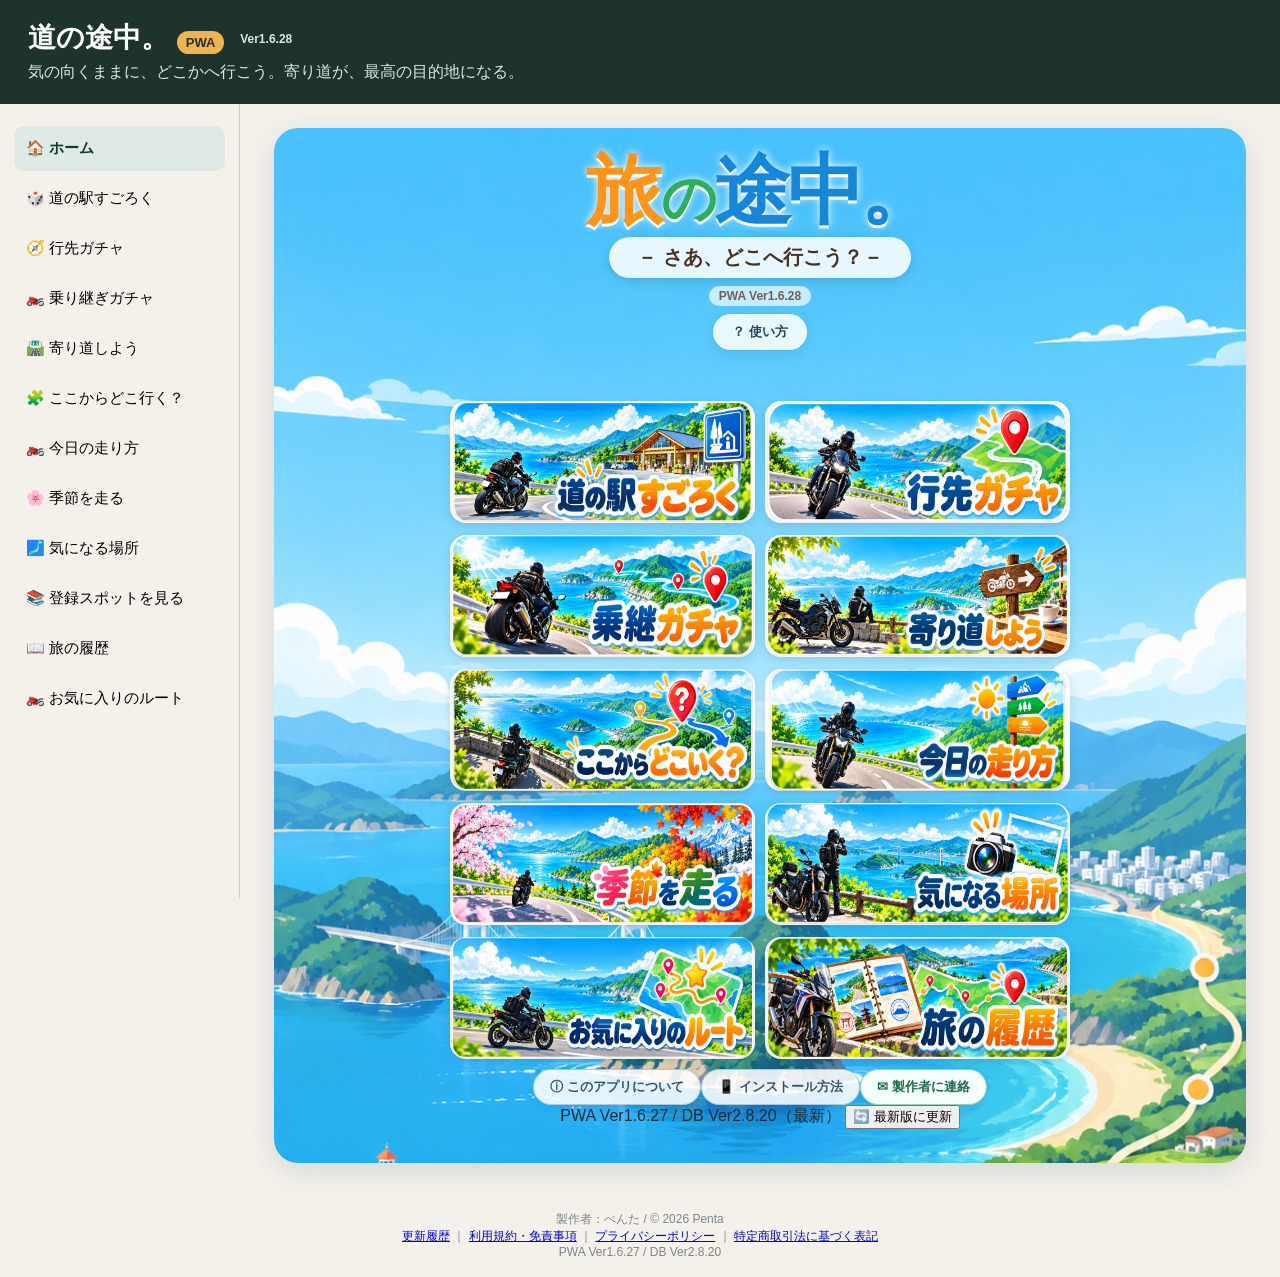
==== index.html @ abc6456c "release: bump PWA shell to 1.6.28 for explicit event sort apply" ====
<!doctype html>
<html lang="ja">
<head>
<meta charset="utf-8">
<meta name="viewport" content="width=device-width,initial-scale=1,viewport-fit=cover,user-scalable=no">
<title>道の途中。 PWA</title>
<meta name="theme-color" content="#f7fbff">
<meta name="apple-mobile-web-app-capable" content="yes">
<meta name="apple-mobile-web-app-status-bar-style" content="default">
<meta name="apple-mobile-web-app-title" content="道の途中。">
<link rel="manifest" href="manifest.webmanifest?v=1.6.28">
<link rel="apple-touch-icon" href="icons/icon-192.png?v=1.6.28">
<link rel="stylesheet" href="style.css?v=1.6.28">
<script src="data/app_data.js"></script>
<script src="data/road_summaries_chugoku.js?v=1.6.28"></script>
<script src="data/road_summaries_shikoku.js?v=1.6.28"></script>
<script src="data/road_summaries_kyushu_okinawa.js?v=1.6.28"></script>
<script src="data/road_summaries_kinki.js?v=1.6.28"></script>
<script src="data/road_summaries_chubu.js?v=1.6.28"></script>
<script src="data/road_summaries_kanto.js?v=1.6.28"></script>
<script src="data/road_summaries_tohoku.js?v=1.6.28"></script>
<script src="data/road_summaries_hokkaido.js?v=1.6.28"></script>
<script src="data/road_summaries_final.js?v=1.6.28"></script>
<script src="data/spot_overrides.js?v=1.6.28"></script>
<script src="data/riders_cafes.js?v=1.6.28"></script>
<script src="data/riders_cafes_public_additions.js?v=1.6.28"></script>
</head>
<body class="pwa-starting">
<div id="pwaStartupGate" class="pwa-startup-gate" role="status" aria-live="polite">
  <div class="pwa-startup-card">
    <div class="pwa-startup-spinner" aria-hidden="true"></div>
    <b>最新版を確認しています…</b>
    <span id="pwaStartupText">PWA本体とデータベースを確認中</span>
  </div>
</div>
<header class="topbar">
<div class="brand"><h1>道の途中。 <span>PWA</span> <small class="version-tag">Ver1.6.28</small></h1><p>気の向くままに、どこかへ行こう。寄り道が、最高の目的地になる。</p></div>
</header>
<div class="shell">
<nav class="side" id="sideNav">
  <button data-view="home" class="active">🏠 ホーム</button>
  <button data-view="sug">🎲 道の駅すごろく</button>
  <button data-view="dest">🧭 行先ガチャ</button>
  <button data-view="relay">🏍️ 乗り継ぎガチャ</button>
  <button data-view="detour">🛣️ 寄り道しよう</button>
  <button data-view="nearby">🧩 ここからどこ行く？</button>
  <button data-view="ride">🏍️ 今日の走り方</button>
  <button data-view="season">🌸 季節を走る</button>
  <button data-view="interest">🗾 気になる場所</button>
  <button data-view="browse">📚 登録スポットを見る</button>
  <button data-view="trip">📖 旅の履歴</button>
  <button data-view="favorites">🏍️ お気に入りのルート</button>
</nav>
<main>
<section id="home" class="view active">
  <div class="home-stage">
    <div class="home-title" aria-label="旅の途中。"><span class="home-title-trip">旅</span><span class="home-title-no">の</span><span class="home-title-way">途中。</span></div>
    <div class="home-tagline">－ さあ、どこへ行こう？－</div>
    <div class="home-version">PWA Ver1.6.28</div>
    <button type="button" class="home-usage-button" onclick="openUsageGuide()">？ 使い方</button>
    <div class="home-spacer" aria-hidden="true"></div>
    <div class="home-image-grid">
      <button class="home-img-button home-sprite home-sprite-sug" type="button" onclick="showView('sug')" aria-label="道の駅すごろく"></button>
      <button class="home-img-button home-sprite home-sprite-dest" type="button" onclick="showView('dest')" aria-label="行き先ガチャ"></button>
      <button class="home-img-button home-sprite home-sprite-relay" type="button" onclick="showView('relay')" aria-label="乗継ガチャ"></button>
      <button class="home-img-button home-sprite home-sprite-detour" type="button" onclick="showView('detour')" aria-label="寄り道しよう"></button>
      <button class="home-img-button home-sprite home-sprite-nearby" type="button" onclick="showView('nearby')" aria-label="ここからどこいく？"></button>
      <button class="home-img-button home-sprite home-sprite-ride" type="button" onclick="showView('ride')" aria-label="今日の走り方"></button>
      <button class="home-img-button home-sprite home-sprite-season" type="button" onclick="showView('season')" aria-label="季節を走る"></button>
      <button class="home-img-button home-sprite home-sprite-interest" type="button" onclick="showView('interest')" aria-label="気になる場所"></button>
      <button class="home-img-button home-sprite home-sprite-saved" type="button" onclick="showView('favorites')" aria-label="お気に入りのルート"></button>
      <button class="home-img-button home-sprite home-sprite-history" type="button" onclick="showView('trip')" aria-label="旅の履歴"></button>
    </div>
    <div class="home-about-row"><button type="button" onclick="openAbout()">ⓘ このアプリについて</button><button type="button" id="installGuideButton" onclick="location.href='install.html'">📱 インストール方法</button><button type="button" class="contact-open-btn" onclick="openContact()">✉ 製作者に連絡</button></div>
    <div class="pwa-update-panel" id="pwaUpdatePanel">
      <span id="pwaDbStatus">更新確認中…</span>
      <button type="button" id="pwaUpdateButton" onclick="updateEverything(true)">🔄 最新版に更新</button>
    </div>
  </div>
</section>

<section id="sug" class="view"><div class="screen-card menu-sug">
  <div class="screen-title-card"><h2>🎲  道の駅すごろく</h2><button class="screen-close" onclick="showView('home')">×</button></div>
  <div class="screen-body"><div id="sugStart"></div>
    <div class="choice-section"><h3>📏 目的地までの最大直線距離</h3><select id="sugRadius" class="logic-control"><option selected>50</option><option>100</option><option>150</option><option>200</option><option>300</option><option>500</option></select><div class="choice-grid" data-target="sugRadius" data-values="50,100,150,200,300,500"></div><div class="free-number"><input id="sugRadiusFree" type="number" min="1" max="2000" placeholder="自由入力"><span>km</span></div></div>
    <div class="choice-section"><h3>🛣 目標総走行距離</h3><select id="sugTravel" class="logic-control"><option selected>100</option><option>200</option><option>300</option><option>400</option><option>500</option></select><div class="choice-grid" data-target="sugTravel" data-values="100,200,300,400,500"></div><div class="free-number"><input id="sugTravelFree" type="number" min="1" max="3000" placeholder="自由入力"><span>km</span></div></div>
    <div class="choice-section"><h3>🎯 立ち寄る道の駅の数</h3><select id="sugCount" class="logic-control"><option value="0" selected>ランダム</option><option>1</option><option>2</option><option>3</option><option>4</option><option>5</option><option>6</option></select><div class="choice-grid" data-target="sugCount" data-values="0,1,2,3,4,5,6" data-labels="ランダム,1,2,3,4,5,6"></div></div>
    <div class="choice-section"><h3>🎁 ミッション</h3><input type="checkbox" id="sugMission" checked class="logic-control"><div class="toggle-choice"><button data-mission="on" class="active">あり</button><button data-mission="off">なし</button></div></div>
    <div class="note">※ 距離は地図上の直線距離です。実際の走行距離は道路状況やルートにより増減します。</div><button class="primary action-main" onclick="runSugoroku()">🎲 すごろく開始！</button>
    <div id="sugResult" class="result empty">条件を設定してください。</div>
  </div></div></section>

<section id="dest" class="view"><div class="screen-card menu-dest">
  <div class="screen-title-card"><h2>📍  行先ガチャ</h2><button class="screen-close" onclick="showView('home')">×</button></div>
  <div class="screen-body"><div id="destStart"></div>
    <div class="choice-section"><h3>📏 目的地までの目安直線距離</h3><select id="destDist" class="logic-control"><option>10</option><option>20</option><option selected>30</option><option>50</option><option>80</option><option>100</option><option>150</option><option>200</option><option>300</option></select><div class="choice-grid" data-target="destDist" data-values="10,20,30,50,80,100,150,200,300"></div><div class="free-number"><input id="destDistFree" type="number" min="1" max="2000" placeholder="自由入力"><span>km</span></div></div>
    <div class="choice-section"><h3>↔ 距離の許容幅（±）</h3><select id="destTol" class="logic-control"><option>5</option><option selected>10</option><option>20</option><option>30</option></select><div class="choice-grid" data-target="destTol" data-values="5,10,20,30"></div><div class="free-number"><input id="destTolFree" type="number" min="1" max="500" placeholder="自由入力"><span>km</span></div></div>
    <div class="choice-section"><h3>✨ 雰囲気</h3><select id="destMood" class="logic-control"><option>なんでも</option><option>海</option><option>山</option><option>田舎</option><option>市街地</option><option>ランドマーク</option><option>ライダーズスポット</option></select><div class="choice-grid" data-target="destMood" data-values="なんでも,海,山,田舎,市街地,ランドマーク,ライダーズスポット" data-labels="✨ なんでも,🌊 海,⛰ 山,🌾 田舎,🏙 市街地,📍 ランドマーク,🏍️ ライダーズスポット"></div></div>
    <div class="note">※ 距離は地図上の直線距離です。実際の走行距離は道路状況やルートにより増減します。</div><button class="primary action-main" onclick="runDestination()">🎲 行先ガチャ！</button>
    <div id="destResult" class="result empty">条件を設定してください。</div>
  </div></div></section>

<section id="relay" class="view"><div class="screen-card menu-relay">
  <div class="screen-title-card"><h2>🔗  乗り継ぎガチャ</h2><button class="screen-close" onclick="showView('home')">×</button></div>
  <div class="screen-body"><div id="relayStart"></div>
    <div class="choice-section"><h3>📏 次の移動距離</h3><select id="relayDist" class="logic-control"><option>3</option><option>5</option><option selected>10</option><option>15</option><option>20</option><option>30</option><option>50</option></select><div class="choice-grid" data-target="relayDist" data-values="3,5,10,15,20,30,50"></div><div class="free-number"><input id="relayDistFree" type="number" min="1" max="500" placeholder="自由入力"><span>km</span></div></div>
    <div class="choice-section"><h3>🧭 進む方向</h3><select id="relayDir" class="logic-control"><option selected>北</option><option>東</option><option>南</option><option>西</option></select><div class="direction-grid" data-target="relayDir"><button data-value="北">↑ 北</button><button data-value="東">→ 東</button><button data-value="南">↓ 南</button><button data-value="西">← 西</button></div></div>
    <button class="primary action-main" onclick="runRelay()">🎲 次のマスを決める！</button><div id="relayResult" class="result empty">スタート地点を設定してください。</div><div id="relayHistory"></div>
  </div></div></section>

<section id="detour" class="view"><div class="screen-card menu-detour">
  <div class="screen-title-card"><h2>🛣️  寄り道しよう</h2><button class="screen-close" onclick="showView('home')">×</button></div>
  <div class="screen-body">
    <p class="lead"><b>目的地はそのまま。ちょっと道草。</b><br>道中で寄れそうな候補をまとめて表示し、必要なだけ自分で追加できます。</p>
    <div id="detourStart"></div>

    <div class="panel detour-destination-panel">
      <h3>🏁 目的地設定</h3>
      <div id="detourDestinationStatus" class="origin-status">現在：未設定</div><div id="detourLinkedNotice" class="detour-locked-note" role="status" hidden></div>
      <div class="start-simple detour-destination-actions">
        <div class="map-pick-row">
          <button class="soft start-map" type="button" onclick="chooseDetourManual();openDetourDestinationMap()">🗺 Googleマップで目的地を選ぶ</button>
          <button class="info-btn" type="button" onclick="showDetourDestinationHelp()" title="使い方">ⓘ</button>
        </div>
        <input id="detourDestinationLinkInput" class="map-link-input" type="url" inputmode="url" autocomplete="off" placeholder="PC：Google Mapsの共有URLを貼り付け">
        <button class="soft reflect-btn start-reflect" type="button" onclick="reflectDetourDestination()">🔗 URLから目的地に反映</button>
        <button class="soft" type="button" onclick="openDetourFavoritePicker()">⭐ お気に入りのルートから選ぶ</button></div>
      <div class="note">寄り道しようは目的地を決めません。自分で決めた目的地、または保存したお気に入りルートの“途中”に好きなだけ道草を追加します。寄り道は選択・追加した順番をそのまま使い、最終的な順序調整はGoogle Maps側でも行えます。</div>
    </div>

    <div class="choice-section">
      <h3>✨ どんな道草にする？</h3>
      <select id="detourGenre" class="logic-control">
        <option value="random" selected>🎲 おまかせ</option>
        <option value="view">🌄 景色を見る</option>
        <option value="sweets">🍡 甘いもの</option>
        <option value="cafe">☕ カフェ</option>
        <option value="food">🍜 ごはん</option>
        <option value="onsen">♨️ 温泉</option>
        <option value="road">🛣️ 道の駅</option>
        <option value="shrine">⛩️ 神社・寺</option>
        <option value="park">🌳 公園</option>
        <option value="unusual">👀 ちょっと変なもの</option>
        <option value="season">🌸 季節を感じる</option>
        <option value="riders_cafe">🏍️ ライダーズスポット</option>
      </select>
      <div class="choice-grid detour-genre-grid" data-target="detourGenre" data-values="random,view,sweets,cafe,food,onsen,road,shrine,park,unusual,season,riders_cafe" data-labels="🎲 おまかせ,🌄 景色,🍡 甘味,☕ カフェ,🍜 ごはん,♨️ 温泉,🛣 道の駅,⛩ 神社寺,🌳 公園,👀 珍スポット,🌸 季節,🏍️ ライダーズスポット"></div>
    </div>

    <div class="choice-section">
      <h3>📍 どこを基準に探す？</h3>
      <select id="detourAnchor" class="logic-control">
        <option value="start" selected>スタート地点</option>
        <option value="destination">目的地</option>
      </select>
      <div class="choice-grid" data-target="detourAnchor" data-values="start,destination" data-labels="📍 スタート地点,🏁 目的地"></div>
    </div>

    <div class="choice-section">
      <h3>📏 そこから何km以内？</h3>
      <select id="detourRadius" class="logic-control">
        <option>3</option><option>5</option><option selected>10</option><option>20</option><option>30</option>
      </select>
      <div class="choice-grid" data-target="detourRadius" data-values="3,5,10,20,30"></div>
      <div class="free-number"><input id="detourRadiusFree" type="number" min="1" max="200" placeholder="自由入力"><span>km</span></div>
    </div>

    <button class="primary action-main" type="button" onclick="runDetourGacha()">🔎 寄り道候補を見る</button>
    <div id="detourResult" class="result empty">出発地と最終目的地を設定してください。</div><div class="panel"><h3>🏍️ ツーリング計画と連携</h3><p class="note">「今日の走り方」から来た場合、選んだ寄り道を計画へ持ち帰って保存できます。</p><button class="primary full" type="button" onclick="tourImportFromDetour()">↩️ 寄り道を計画に反映して戻る</button></div>
  </div>
</div></section>

<section id="ride" class="view"><div class="screen-card menu-ride"><div class="screen-title-card"><h2>🏍️ 今日の走り方・ツーリング計画</h2><button class="screen-close" onclick="showView('home')">×</button></div><div class="screen-body">
<p class="lead">出発地と距離を決めたら、候補を選んで寄り道を追加。上から順に進めるよ。</p>
<nav class="tour-flow" aria-label="ツーリング計画の手順"><span>① 出発</span><span>② 条件</span><span>③ 行き先</span><span>④ 寄り道</span><span>⑤ 仕上げ</span></nav>
<div class="tour-step-head"><span class="tour-step-number">1</span><div><h3>出発地点</h3><p>まず、どこから走り出す？</p></div></div>
<div id="rideStart"><div class="panel start-panel"><h3>📍 スタート地点</h3><div class="origin-status" id="rideOrigin">現在：未設定</div><div class="start-simple"><button class="soft start-current" onclick="useCurrent('ride')">◎ 現在地を使う</button><button class="soft start-station" onclick="stationPicker('ride')">🚉 駅を選ぶ</button><div class="map-pick-row"><button class="soft start-map" onclick="openStartMap('ride')">🗺 Googleマップでスタート地点を選ぶ</button><button class="info-btn" onclick="showMapStartHelp()" title="使い方">ⓘ</button></div><button class="soft reflect-btn start-reflect" onclick="reflectMapLink('ride')">🔗 コピーしたリンクを反映</button></div></div></div>

    
<div id="tourFilters" class="panel form-grid tour-stage-card"><div class="tour-step-head full"><span class="tour-step-number">2</span><div><h3>行き先を探す条件</h3><p>変更すると下の候補が自動で切り替わるよ</p></div></div>
<label>目標直線距離（km）<input id="tourDistance" type="number" min="1" max="1000" value="100"></label>
<label>許容距離 ±（km）<input id="tourTolerance" type="number" min="0" max="300" value="20"></label>
<label>方角<select id="tourDirection"><option value="all">🎲 全方角</option><option value="north">⬆️ 北（北北西〜北北東）</option><option value="east">➡️ 東（東北東〜東南東）</option><option value="south">⬇️ 南（南南東〜南南西）</option><option value="west">⬅️ 西（西南西〜西北西）</option></select></label>
<label>スポット区分<select id="tourGroup" onchange="tourGroupChanged()"><option value="all">すべて</option><option value="road">道の駅（全部）</option><option value="roadEvent">道の駅（イベント）</option><option value="A">定番スポット</option><option value="B">寄り道スポット</option><option value="riders">ライダーズスポット</option></select></label>
<label>スポットカテゴリ<select id="tourCategory"><option value="">すべて</option></select></label></div>
<div id="tourCandidates" class="panel form-grid tour-stage-card">
  <div class="tour-step-head full"><span class="tour-step-number">3</span><div><h3>目標地点を選ぶ</h3><p>距離と方角に合う候補から選択</p></div></div>
  <div id="tourCandidateCount" class="tour-result-count full" role="status" aria-live="polite"></div>
  <div id="tourCandidatePicker" class="full form-grid">
    <label class="full">目標地点の候補<select id="tourTargetSelect"><option value="">出発地点と条件を設定してください</option></select></label>
    <button type="button" class="soft full tour-action tour-action-select" onclick="tourChooseSelected()">🎯 この地点を目標に登録</button>
  </div>
  <div class="tour-selected full" aria-live="polite">
    <div id="tourTargetNotice" class="note" role="status">目標地点はまだ設定されていません。</div>
    <div id="tourTargetEventNotice" class="note" role="status" hidden></div>
    <button id="tourTargetMapBtn" type="button" class="soft tour-action tour-action-map" onclick="tourPreviewRoute(false)" hidden>🗺️ 目標までのルートをGoogleマップで確認</button>
  </div>
  <div id="tourEventsBox" class="tour-event-section full" hidden>
    <button id="tourEventListBtn" type="button" class="soft tour-action tour-action-filter" onclick="tourToggleEventList()" aria-expanded="false" aria-controls="tourEventList">📅 条件内の開催イベントを詳しく見る</button>
    <div id="tourEventList" class="tour-event-results" hidden></div>
    <p class="note">※イベント情報は収集できる範囲で掲載しています。情報の取得が難しい道の駅や、掲載できないイベントもありますのでご了承ください。最新の開催情報は各施設の公式案内をご確認ください。</p>
    <details id="tourEventSettings" class="tour-event-settings">
      <summary>🔄 イベント情報の更新・取得状況</summary>
      <div id="tourEventStatus" class="note" role="status" aria-live="polite">未取得 / 登録 0件</div>
      <button id="tourEventUpdateBtn" type="button" class="soft tour-action tour-action-filter" onclick="tourUpdateRoadEvents()">🔄 イベント情報を更新</button>
      <p class="note">イベント情報は端末に保存され、アプリの更新とは別に管理されます。</p>
    </details>
  </div>
</div>
<div id="tourNearPanel" class="panel form-grid tour-stage-card">
  <div class="tour-step-head full"><span class="tour-step-number">4</span><div><h3>寄り道を追加</h3><p>目標地点から近い場所を最大2か所まで</p></div></div>
<label>検索半径（直線km）<input id="tourRadius" type="number" value="20" min="0" max="300"></label>
<label>スポット区分<select id="tourNearGroup" onchange="tourNearGroupChanged()"><option value="all">すべて</option><option value="road">道の駅</option><option value="A">定番スポット</option><option value="B">寄り道スポット</option><option value="riders">ライダーズスポット</option></select></label><label>スポットカテゴリ<select id="tourNearCategory"><option value="">すべて</option></select></label><label class="full">追加登録地点の候補<select id="tourNearSelect"><option value="">目標地点を設定すると候補が表示されます</option></select></label><button type="button" class="soft full tour-action tour-action-select" onclick="tourAddNearbySelected()">＋ 選択した地点を追加</button><div id="tourNearCount" class="note full" role="status" aria-live="polite"></div><div class="note full">目標地点1件＋追加地点2件まで。登録順でGoogleマップへ送るよ。</div></div>
<div id="tourFinish" class="panel form-grid tour-stage-card">
  <div class="tour-step-head full"><span class="tour-step-number">5</span><div><h3>帰着・ルート確認・保存</h3><p>走り方を確認して完成！</p></div></div>
  <h4 class="full tour-section-subhead">🏠 帰着地点</h4>
<label class="full tour-return-same"><input id="tourReturnSame" type="checkbox" checked onchange="tourReturnChanged()"> 出発地点と同じ</label>
<div class="full" id="tourReturnExtra" hidden>
<div class="panel start-panel"><h3>📍 帰着地点を指定</h3><div class="origin-status" id="tourReturnOrigin">現在：未設定</div>
<div class="start-simple">
<button type="button" class="soft start-current" onclick="useCurrent('tourReturn')">◎ 現在地を使う</button>
<button type="button" class="soft start-station" onclick="stationPicker('tourReturn')">🚉 駅を選ぶ</button>
<div class="map-pick-row"><button type="button" class="soft start-map" onclick="openStartMap('tourReturn')">🗺 Googleマップで帰着地点を選ぶ</button><button type="button" class="info-btn" onclick="showMapStartHelp()" title="使い方">ⓘ</button></div>
<input id="tourReturnMapLinkInput" class="map-link-input" type="url" inputmode="url" autocomplete="off" placeholder="PC：Google Mapsの共有URLを貼り付け">
<button type="button" class="soft reflect-btn start-reflect" onclick="reflectMapLink('tourReturn')">🔗 URLから帰着地点に反映</button>
</div></div>
<label class="full">または場所名・住所を指定<input id="tourReturnName" placeholder="例：広島駅"></label>
</div>
<label>車両区分<select id="tourVehicle"><option value="125">125cc以下（高速・有料を回避）</option><option value="250" selected>250cc以上（高速・有料も可）</option></select></label></div>
<div class="panel tour-plan-summary"><h3>🧭 計画した地点</h3><div id="tourPlanState"></div></div>
<button class="primary action-main tour-action tour-route-final" onclick="tourOpenMaps()">🗺️ Googleマップでルートを確認</button>
<div class="panel form-grid"><h3 class="full">💾 ツーリング計画を保存</h3><label class="full">計画名<input id="tourPlanName" placeholder="例：週末の山方面ツーリング"></label><button type="button" class="soft tour-action tour-action-save" onclick="tourSavePlan()">💾 保存・上書き</button><button type="button" class="soft tour-action tour-action-save" onclick="tourSavePlanAs()">📑 別名で保存</button><label class="full">保存した計画<select id="tourSavedPlans"><option value="">保存した計画を選択</option></select></label><button type="button" class="soft tour-action tour-action-select" onclick="tourLoadSelected()">📂 読み込む</button><button type="button" class="soft tour-action tour-action-danger" onclick="tourDeleteSelected()">🗑 削除</button><button type="button" class="primary full tour-action tour-action-main" onclick="tourSendToDetour()">🛣️ この計画で「寄り道しよう」へ</button></div>
<div class="note">距離は候補を探す直線距離。実走行距離・フェリー・通行規制・経由地の順序はGoogleマップで確認・調整してね。125cc以下の回避指定は通行可能性を保証しないよ。</div>
</div></div></section>

<section id="season" class="view"><div class="screen-card menu-season">
  <div class="screen-title-card"><h2>🌸  季節を走る</h2><button class="screen-close" onclick="showView('home')">×</button></div>
  <div class="screen-body"><div id="seasonStart"></div>
    <div class="choice-section"><h3>🌼 どの季節の景色を探す？</h3><select id="seasonSelect" class="logic-control"><option value="auto">今の季節（自動）</option><option>春</option><option>夏</option><option>秋</option><option>冬</option></select><div class="choice-grid season-grid" data-target="seasonSelect" data-values="auto,春,夏,秋,冬" data-labels="今の季節（自動）,🌸 春,☀ 夏,🍁 秋,❄ 冬"></div></div>
    <div class="choice-section"><h3>📏 最大直線距離</h3><select id="seasonRadius" class="logic-control"><option>50</option><option selected>100</option><option>150</option><option>200</option><option>300</option><option>500</option></select><div class="choice-grid" data-target="seasonRadius" data-values="50,100,150,200,300,500"></div><div class="free-number"><input id="seasonRadiusFree" type="number" min="1" max="2000" placeholder="自由入力"><span>km</span></div></div>
    <div class="note">※ 距離は地図上の直線距離です。実際の走行距離は道路状況やルートにより増減します。</div><button class="primary action-main" onclick="runSeason()">✨ この条件で季節の候補を見る</button><div id="seasonResult" class="spot-grid"></div>
  </div></div></section>

<section id="nearby" class="view"><div class="screen-card menu-nearby">
  <div class="screen-title-card"><h2>🧭  ここからどこ行く？</h2><button class="screen-close" onclick="showView('home')">×</button></div>
  <div class="screen-body"><div id="nearbyStart"></div>
    <div class="choice-section"><h3>📏 どのくらい先まで行く？</h3><select id="nearbyDist" class="logic-control"><option>20</option><option>30</option><option selected>50</option><option>80</option><option>100</option><option>150</option><option>200</option><option>300</option></select><div class="choice-grid" data-target="nearbyDist" data-values="20,30,50,80,100,150,200,300"></div><div class="free-number"><input id="nearbyDistFree" type="number" min="1" max="2000" placeholder="自由入力"><span>km</span></div></div>
    <div class="choice-section"><h3>🎯 何を探す？</h3><select id="nearbyType" class="logic-control"><option value="all">すべて（道の駅＋定番＋寄り道）</option><option value="road">道の駅</option><option value="A">定番スポット</option><option value="B">寄り道スポット</option><option value="cafe">ライダーズスポット</option></select><div class="choice-grid" data-target="nearbyType" data-values="all,road,A,B,cafe" data-labels="✨ すべて,🎲 道の駅,⭐ 定番,🌿 寄り道,🏍️ ライダーズスポット"></div></div>
    <div class="note">距離の許容幅は ±10km。距離は抽出用の目安です。</div><button class="primary action-main" onclick="runNearby()">🧭 この条件で探す</button><div id="nearbyResult" class="spot-grid"></div>
  </div></div></section>

<section id="interest" class="view"><div class="screen-card menu-interest">
  <div class="screen-title-card"><h2>🗾  気になる場所</h2><button class="screen-close" onclick="showView('home')">×</button></div>
  <div class="screen-body"><p class="lead">県やカテゴリから、ふらっと行ってみたい場所を眺めます。</p><div class="panel form-grid">
    <label>都道府県<select id="interestPref"></select></label><button type="button" id="interestCurrentPrefBtn" class="soft" onclick="selectInterestCurrentPref()">📍 現在地の県を選択</button><label>スポット区分<select id="interestType" onchange="syncInterestFeature()"><option value="all">なんでも</option><option value="road">道の駅</option><option value="roadEvent">📅 道の駅（イベント開催）</option><option value="A">定番スポット</option><option value="B">寄り道スポット</option><option value="cafe">ライダーズスポット</option></select></label><label id="interestFeatureLabel">カテゴリ<select id="interestFeature" onchange="syncRidersCategory()"></select></label><label id="interestRiderDetailLabel" hidden>追加条件<select id="interestRiderDetail"></select></label><button class="primary full" onclick="runInterest()">候補を見る</button>
  </div><div id="interestEventsTools" class="interest-events-tools panel" hidden><div class="interest-events-head"><strong>📅 道の駅のイベント情報</strong><span id="interestEventCacheStatus" class="note" role="status">情報を確認中</span></div><p class="note">選んだ都道府県で、開催終了前のイベントがある道の駅を表示します。開催日・内容・公式案内を確認できるよ。</p><p class="note">※イベント情報は収集できる範囲で掲載しています。情報の取得が難しい道の駅や、掲載できないイベントもありますのでご了承ください。最新の開催情報は各施設の公式案内をご確認ください。</p><label class="full">イベントの並び順<select id="interestEventSort"><option value="weekend">今日・今週末を優先</option><option value="date">開催日が近い順</option><option value="distance">現在地に近い順（位置情報が必要）</option></select></label><button id="interestApplyEventSort" class="soft interest-event-refresh" type="button" onclick="interestChooseEventSort()">🔃 並び順を変更</button><span id="interestEventSortStatus" class="note" role="status"></span><button id="interestEventUpdateBtn" class="soft interest-event-refresh" type="button" onclick="updateInterestRoadEvents()">🔄 イベント情報を更新</button></div><div id="interestResult" class="spot-grid"></div></div></div></section>

<section id="trip" class="view"><div class="screen-card menu-trip">
  <div class="screen-title-card"><h2>📖  旅の履歴</h2><button class="screen-close" onclick="showView('home')">×</button></div>
  <div class="screen-body">
    <p class="lead">いまいる場所や、訪れた登録地点に記録とメモを残します。履歴・メモはこの端末内に保存されます。</p>
    <div class="panel trip-current-panel">
      <h3>📍 いまいる場所を記録</h3>
      <p class="meta">現在地から300m以内の登録地点があれば候補を表示します。記録する前に地点名を確認できます。</p>
      <button type="button" class="primary trip-location-btn" onclick="checkTripCurrentLocation()">◎ 現在地を取得して記録</button>
      <div id="tripCurrentStatus" class="trip-current-status">現在地はまだ取得していません。</div>
      <div id="tripCurrentResult"></div>
    </div>
    <div class="trip-history-heading"><h3>これまでの記録</h3><span id="tripHistoryCount">0地点</span></div>
    <div id="tripHistoryList"></div>
  </div>
</div></section>

<section id="favorites" class="view"><div class="screen-card menu-favorites">
  <div class="screen-title-card"><h2>🏍️  お気に入りのルート</h2><button class="screen-close" onclick="showView('home')">×</button></div><div class="screen-body"><div class="toolbar"><span>ガチャなどの保存ルート：最大20件</span><button class="danger" onclick="deleteSelectedFavorites()">選択したコースを削除</button></div><div id="favoriteList"></div><div class="panel" id="tourFavoritesPanel"><h3>🏍️ 保存したツーリング計画</h3><p class="note">「今日の走り方」で保存した計画をここから開けます。既存のお気に入りとは別に保管しています。</p><div id="tourFavoriteList"></div></div></div></div></section>

<section id="browse" class="view"><div class="viewhead"><button class="back" onclick="showView('home')">← メニューへ</button><h2>📚 登録スポットを見る</h2></div>
  <div class="panel form-grid">
    <label>都道府県<select id="browsePref"></select></label>
    <label>区分<select id="browseType"><option value="all">すべて</option><option value="road">道の駅</option><option value="A">定番スポット</option><option value="B">寄り道スポット</option></select></label>
    <label>カテゴリ<select id="browseFeature"></select></label>
    <label class="full">名称で絞り込み<input id="browseQuery" placeholder="スポット名"></label>
    <button class="primary full" onclick="runBrowse()">表示</button>
  </div><div id="browseResult" class="spot-grid"></div>
</section>
</main>
</div>
<div id="modal" class="modal hidden"><div class="modal-card"><button class="modal-close" onclick="closeModal()">×</button><div id="modalBody"></div></div></div>
<footer>製作者：ぺんた / © 2026 Penta<br><a href="history.html">更新履歴</a> ｜ <a href="terms.html">利用規約・免責事項</a> ｜ <a href="privacy.html">プライバシーポリシー</a> ｜ <a href="legal.html">特定商取引法に基づく表記</a><br><span id="footerVersion">PWA Ver1.6.28 / DB Ver2.8.20</span></footer>
<script>
(function(){
  const isStandalone = window.matchMedia('(display-mode: standalone)').matches || window.navigator.standalone === true;
  if(isStandalone){
    const b=document.getElementById('installGuideButton');
    if(b)b.style.display='none';
  }
})();
</script>
<script src="assets/home/home_sprite_0.js?v=1.6.28"></script>
<script src="assets/home/home_sprite_1.js?v=1.6.28"></script>
<script src="assets/home/home_sprite_2.js?v=1.6.28"></script>
<script src="assets/home/home_sprite_3.js?v=1.6.28"></script>
<script src="app.js?v=1.6.28"></script>
<script src="tour-plan.js?v=1.6.28"></script>
<script src="pwa.js?v=1.6.28"></script>
</body>
</html>
---- style.css ----
:root{--bg:#edf6fb;--navy:#15324c;--text:#1f2b34;--muted:#6f7b84;--blue:#2276e8;--coral:#f28863;--mint:#bfe9d3;--green:#1ba447;--orange:#ff7911;--road:#2377e9;--card:#fff;--line:#dce7ee}
*{box-sizing:border-box}
html,body{width:100%;max-width:100%;overflow-x:hidden}
body{margin:0;background:#f4f1eb;color:var(--text);font-family:"Yu Gothic UI","Meiryo",sans-serif}.topbar{background:#1f332d;color:#fff;padding:20px 28px;display:flex;align-items:center;justify-content:space-between;gap:20px}.brand{min-width:0}.brand h1{margin:0;font-size:28px;line-height:1.25;white-space:normal;overflow-wrap:anywhere}.brand h1 span{font-size:13px;background:#efb34f;color:#1f332d;border-radius:18px;padding:4px 9px}.brand p{margin:5px 0 0;color:#dce7e3;line-height:1.5;white-space:normal;overflow-wrap:anywhere}.shell{display:grid;grid-template-columns:240px minmax(0,1fr);width:min(100%,1440px);max-width:1440px;margin:auto;min-height:calc(100vh - 124px)}.side{padding:22px 14px;border-right:1px solid #d6d2ca;position:sticky;top:0;height:calc(100vh - 105px);overflow:auto}.side button{display:block;width:100%;border:0;background:transparent;text-align:left;padding:13px 12px;border-radius:10px;margin-bottom:5px;font-size:15px;cursor:pointer}.side button.active,.side button:hover{background:#dfe9e5;color:#123b30;font-weight:700}main{padding:30px 34px;min-width:0}.view{display:none}.view.active{display:block}.hero{display:block;width:min(100%,1000px);height:auto;object-fit:contain;border-radius:18px;border:5px solid #fff;box-shadow:0 2px 12px #0001}.view h2{color:var(--navy);font-size:28px;margin:16px 0 8px}.lead{color:var(--muted);margin-top:4px}.menu-grid{display:grid;grid-template-columns:repeat(2,minmax(280px,1fr));gap:14px;max-width:1000px;margin-top:24px}.mode{border:0;border-radius:16px;padding:20px;text-align:left;cursor:pointer;box-shadow:0 3px 12px #0001}.mode b{display:block;font-size:21px;line-height:1.35;margin-bottom:8px;white-space:normal;overflow-wrap:anywhere}.mode small{display:block;line-height:1.6;font-size:13px;white-space:normal;overflow-wrap:anywhere}.coral{background:#f28a69;color:#fff}.blue{background:#2676d8;color:#fff}.mint{background:#cfeedd;color:#173c31}.secondary-grid{display:grid;grid-template-columns:repeat(2,minmax(280px,1fr));gap:14px;max-width:1000px;margin-top:18px}.secondary-grid button,.about-card{background:#243c58;color:#fff;border:0;border-radius:14px;padding:17px;text-align:left}.secondary-grid b,.secondary-grid small{display:block;white-space:normal;overflow-wrap:anywhere}.secondary-grid small{margin-top:5px;color:#dae4ef}.about-card{margin-top:18px;max-width:1000px;display:flex;justify-content:space-between;align-items:center;background:#fff;color:var(--muted);box-shadow:0 2px 10px #0001}.about-card button{border:1px solid #cbd9e2;background:#fff;border-radius:10px;padding:10px 14px;cursor:pointer}.viewhead{display:flex;align-items:center;gap:14px}.viewhead h2{margin:0 0 14px}.back{border:1px solid #c8d6df;background:#fff;border-radius:10px;padding:10px 14px;cursor:pointer}.panel{background:#fff;border-radius:16px;padding:18px;box-shadow:0 2px 10px #0001;margin-bottom:16px}.form-grid{display:grid;grid-template-columns:repeat(3,minmax(180px,1fr));gap:14px;align-items:end}label{font-size:13px;font-weight:700}input,select{width:100%;margin-top:5px;padding:10px;border:1px solid #c7d1d8;border-radius:8px;background:#fff;font:inherit}.full{grid-column:1/-1}.note{font-size:12px;color:var(--muted);line-height:1.6}.checkline{display:flex;align-items:center;gap:8px}.checkline input{width:auto;margin:0}.primary,.mapbtn,.soft,.danger{border:0;border-radius:9px;padding:11px 15px;font-weight:700;cursor:pointer}.primary{background:#326651;color:#fff}.mapbtn{background:#386ec8;color:#fff}.soft{background:#eef4f7;color:#24445a}.danger{background:#fff1f0;color:#a84036;border:1px solid #e9b7b0}.result{background:#fff;border-radius:16px;padding:20px;box-shadow:0 2px 10px #0001;min-height:90px}.empty{color:var(--muted)}.start-panel h3{margin-top:0}.start-actions{display:grid;grid-template-columns:repeat(3,1fr);gap:8px}.coord-row{display:grid;grid-template-columns:1fr 1fr auto;gap:8px;margin-top:10px}.origin-status{font-size:13px;color:var(--muted);margin-top:10px}.spot-grid{display:grid;grid-template-columns:repeat(2,minmax(300px,1fr));gap:12px}.spot-card,.fav-card{background:#fff;border-radius:15px;padding:15px;box-shadow:0 2px 9px #0001}.spot-main{display:flex;gap:12px;align-items:flex-start}.spot-info{flex:1;min-width:0}.spot-info h3{margin:0 0 5px;font-size:18px}.meta{color:var(--muted);font-size:12px;line-height:1.6}.icon-badge{width:48px;height:48px;border-radius:50%;display:grid;place-items:center;flex:0 0 48px;box-shadow:inset 0 0 0 2px #ffffff88}.icon-badge img{width:32px;height:32px;object-fit:contain}.group-road{background:var(--road)}.group-A{background:var(--orange)}.group-B{background:var(--green)}.actions{display:flex;flex-wrap:wrap;gap:8px;margin-top:12px}.spot-select{margin-top:4px;width:18px;height:18px}.toolbar{display:flex;justify-content:space-between;align-items:center;margin:0 0 14px;color:var(--muted)}.fav-card{margin-bottom:12px}.fav-top{display:flex;justify-content:space-between;gap:12px}.pill{display:inline-block;border-radius:999px;padding:5px 9px;background:#eaf3fb;color:#245f94;font-size:12px;font-weight:700}.route-summary{margin:8px 0;font-size:13px;color:#405260}.modal{position:fixed;inset:0;background:#10202b99;display:grid;place-items:center;padding:20px;z-index:50}.modal.hidden{display:none}.modal-card{position:relative;background:#eef7fc;border-radius:20px;padding:22px;max-width:720px;width:min(94vw,720px);max-height:88vh;overflow:auto;box-shadow:0 20px 60px #0005}.modal-close{position:absolute;right:12px;top:10px;border:0;background:transparent;font-size:26px;cursor:pointer}.station-list{display:grid;gap:8px;margin-top:12px}.station-btn{display:flex;justify-content:space-between;align-items:center;border:0;background:#fff;border-radius:12px;padding:13px 15px;text-align:left;cursor:pointer}.station-btn small{display:block;color:var(--muted);margin-top:3px}footer{text-align:center;color:#7c858b;padding:18px;font-size:12px}.mission{background:#fff7df;border:1px solid #f0cf8a;border-radius:12px;padding:12px;margin:12px 0}.goal{background:#213f65;color:#fff;border-radius:14px;padding:15px;margin-bottom:12px}.goal b{font-size:20px}.route-line{padding:10px 0;border-bottom:1px solid #e8eef2}.route-line:last-child{border-bottom:0}
@media(max-width:980px){.shell{grid-template-columns:1fr}.side{position:static;height:auto;border-right:0;display:flex;overflow:auto;padding:8px}.side button{min-width:170px}.menu-grid,.secondary-grid,.spot-grid{grid-template-columns:1fr}.form-grid{grid-template-columns:1fr 1fr}main{padding:22px}.start-actions{grid-template-columns:1fr}.coord-row{grid-template-columns:1fr 1fr}.coord-row button{grid-column:1/-1}}
@media(max-width:620px){.topbar{align-items:flex-start;flex-direction:column;padding:16px}.form-grid,.coord-row{grid-template-columns:1fr}.menu-grid{grid-template-columns:1fr}.hero{width:100%;height:auto}.about-card{flex-direction:column;gap:10px;align-items:flex-start}}
.start-simple{display:grid;gap:8px;margin-top:10px;max-width:720px}.map-pick-row{display:grid;grid-template-columns:minmax(0,1fr) 48px;gap:8px}.info-btn{border:1px solid #c8d6df;border-radius:9px;background:#fff;color:#24445a;font-size:18px;font-weight:700;cursor:pointer}.reflect-btn{width:100%}.start-simple .soft{width:100%}

.version-tag{font-size:12px;font-weight:600;color:#dce7e3;margin-left:8px;vertical-align:middle;white-space:nowrap}

/* Ver2.8.4 PC compact home UI */
#home{max-width:1120px;margin:0 auto;}
.home-stage{min-height:900px;padding:22px 28px 34px;border-radius:24px;background-image:linear-gradient(to bottom,rgba(255,255,255,.04),rgba(255,255,255,.02)),url("assets/home/home_background.png");background-size:cover;background-position:center top;background-repeat:no-repeat;box-shadow:0 8px 28px #173a4f22;display:flex;flex-direction:column;align-items:center;overflow:hidden;}
.home-title{display:flex;align-items:baseline;justify-content:center;margin-top:2px;font-weight:900;line-height:1;text-shadow:0 3px 0 #fff,0 0 8px #fff;font-size:clamp(44px,6vw,82px);letter-spacing:-.05em;}
.home-title-trip{color:#ff9518}.home-title-no{color:#2eae55;font-size:.72em;margin:0 .02em}.home-title-way{color:#1686da}.home-pin{color:#ff5a45;font-size:.32em;margin-left:.16em;text-shadow:0 2px 0 #fff;}
.home-tagline{margin-top:8px;padding:7px 28px;border-radius:999px;background:#ffffffdd;color:#4a321f;font-size:clamp(15px,1.6vw,20px);font-weight:800;box-shadow:0 3px 12px #0002;}
.home-version{margin-top:8px;color:#6f604f;font-size:12px;font-weight:800;background:#ffffffaa;border-radius:999px;padding:3px 10px;}
.home-spacer{height:clamp(34px,4vw,54px);}
.home-image-grid{width:min(100%,520px);display:grid;grid-template-columns:repeat(2,minmax(0,1fr));gap:8px 10px;margin:0 auto;align-items:start;}
.home-img-button{min-width:0;border:0;padding:0;background:transparent;cursor:pointer;border-radius:14px;line-height:0;transition:transform .12s ease,filter .12s ease;}
.home-img-button img{display:block;width:100%;height:auto;object-fit:contain;filter:drop-shadow(0 3px 4px #13374f2e);}
.home-img-button-wide{grid-column:1/-1;width:100%;}
.home-img-button-wide img{width:100%;}
.home-about-row{margin-top:10px;display:flex;justify-content:center;}
.home-about-row button{border:1px solid #a8cbdc;background:#ffffffdd;color:#315671;border-radius:999px;padding:8px 16px;font-weight:700;cursor:pointer;box-shadow:0 2px 8px #0001;}
@media (hover:hover) and (pointer:fine){.home-img-button:hover{transform:translateY(-2px) scale(1.018);filter:brightness(1.035)}.home-img-button:active{transform:translateY(1px) scale(.992)}}
.home-img-button:focus-visible,.home-about-row button:focus-visible{outline:4px solid #196fd0;outline-offset:3px;}
@media(max-width:760px){#home{max-width:none}.home-stage{min-height:760px;padding:18px 12px 28px;border-radius:16px}.home-spacer{height:26px}.home-image-grid{width:min(100%,500px);gap:7px 8px}.home-img-button{border-radius:12px}.home-tagline{padding:6px 18px}.home-title{font-size:clamp(38px,11vw,58px)}}
@media(max-width:470px){.home-image-grid{grid-template-columns:1fr;width:min(100%,300px)}.home-img-button-wide{grid-column:auto}.home-stage{background-position:center top}.home-spacer{height:20px}}

/* Ver2.8.17 Android UI / control parity */
main{padding-top:24px}
.screen-card{width:min(100%,760px);margin:0 auto 28px;background:#fff;border:1px solid var(--line);border-radius:24px;box-shadow:0 8px 26px #173a4f1a;overflow:hidden}
.screen-title-card{height:58px;margin:12px 12px 8px;border-radius:18px;display:flex;align-items:center;padding:0 4px 0 12px;border:1px solid #dbe6ec}
.screen-title-card h2{margin:0;flex:1;font-size:22px;color:var(--navy)}
.screen-close{width:48px;height:48px;border:0;background:transparent;border-radius:50%;font-size:25px;font-weight:700;cursor:pointer;color:#526a79}
.screen-body{padding:4px 16px 20px}
.menu-sug .screen-title-card{background:#e8f6ec;border-color:#bfdcc7}.menu-dest .screen-title-card{background:#fdebec;border-color:#f1c7cb}.menu-relay .screen-title-card{background:#e9f4ff;border-color:#c7e0f7}.menu-season .screen-title-card{background:#fff7dc;border-color:#f1da97}.menu-nearby .screen-title-card{background:#f3ecff;border-color:#dccaf7}.menu-interest .screen-title-card{background:#e8f9f2;border-color:#bee7d6}.menu-favorites .screen-title-card{background:#edf6ff;border-color:#c9ddf2}
.screen-body .start-panel{box-shadow:none;border:0;padding:0 0 12px;margin-bottom:4px}.screen-body .start-panel h3,.choice-section h3{font-size:16px;margin:8px 0 8px;color:var(--text)}
.choice-section{margin:10px 0 16px}.logic-control{position:absolute!important;width:1px!important;height:1px!important;opacity:0!important;pointer-events:none!important;overflow:hidden!important}
.choice-grid{display:grid;grid-template-columns:repeat(2,minmax(0,1fr));gap:8px}.choice-grid button,.direction-grid button,.toggle-choice button{min-height:48px;border:1px solid #cfdde6;background:#fff;border-radius:12px;padding:8px 10px;font:inherit;font-weight:700;color:#344b5b;cursor:pointer}.choice-grid button.active,.direction-grid button.active,.toggle-choice button.active{background:#e8f2ff;border-color:#377bd8;color:#1f5fae;box-shadow:inset 0 0 0 1px #377bd8}.season-grid button:first-child{grid-column:1/-1}
.direction-grid{display:grid;grid-template-columns:repeat(2,minmax(0,1fr));gap:8px}.toggle-choice{display:grid;grid-template-columns:1fr 1fr;gap:8px}.free-number{display:grid;grid-template-columns:minmax(0,1fr) 44px;align-items:center;gap:8px;margin-top:9px}.free-number input{margin:0;height:46px}.free-number span{text-align:left;font-weight:700;color:#536978}.action-main{width:100%;min-height:58px;margin:8px 0 14px;font-size:17px;border-radius:12px}.route-buttons{display:grid;grid-template-columns:1fr 1fr;gap:8px;width:100%}.route-buttons .map-check,.route-buttons .gourmet-search{grid-column:1/-1}.route-buttons .bike125{background:#4d8f70}.route-buttons .bike250{background:#4a6eb2}.mapbtn{text-decoration:none;text-align:center;display:inline-flex;align-items:center;justify-content:center}.actions>.route-buttons{flex:1 1 100%}.spot-grid{grid-template-columns:1fr}.spot-card{border:1px solid #e2ebf0}.screen-body>.result{box-shadow:none;border:1px solid #e2ebf0}.screen-body .panel{box-shadow:none;border:1px solid #e2ebf0}
@media(min-width:1120px){.screen-card{width:min(100%,800px)}}
@media(max-width:760px){.screen-card{border-radius:18px}.screen-body{padding:4px 12px 16px}.screen-title-card{margin:10px}.route-buttons{grid-template-columns:1fr}.route-buttons .map-check,.route-buttons .gourmet-search{grid-column:auto}.choice-grid,.direction-grid{grid-template-columns:1fr 1fr}}

/* Ver2.8.18 PC visual polish */
#sug,#dest,#relay,#season,#nearby,#interest,#favorites{padding:6px 0 40px}
.screen-card{
  --accent:#377bd8;--accent-soft:#eaf3ff;--accent-border:#c9dff8;
  width:min(100%,920px);border:1px solid #dbe7ee;border-radius:30px;
  background:rgba(255,255,255,.97);box-shadow:0 18px 48px #173a4f20,0 2px 8px #173a4f14;
  overflow:hidden;position:relative
}
.screen-card:before{content:"";position:absolute;inset:0 0 auto;height:110px;background:linear-gradient(180deg,var(--accent-soft),rgba(255,255,255,0));opacity:.62;pointer-events:none}
.menu-sug{--accent:#2d9b69;--accent-soft:#e9f8f0;--accent-border:#bae2cf}
.menu-dest{--accent:#dc6e83;--accent-soft:#fff0f3;--accent-border:#f1c7d0}
.menu-relay{--accent:#438ed2;--accent-soft:#eaf5ff;--accent-border:#c4ddf2}
.menu-season{--accent:#d69d20;--accent-soft:#fff7dd;--accent-border:#efd99a}
.menu-nearby{--accent:#8b69bd;--accent-soft:#f4efff;--accent-border:#dacbf1}
.menu-interest{--accent:#3a9b76;--accent-soft:#eaf9f3;--accent-border:#c2e7d9}
.menu-favorites{--accent:#477da9;--accent-soft:#eef6ff;--accent-border:#cadff2}
.screen-title-card{
  height:66px;margin:16px 16px 12px;border-radius:22px;padding:0 8px 0 18px;
  background:var(--accent-soft)!important;border-color:var(--accent-border)!important;
  box-shadow:inset 0 1px 0 #fff,0 5px 16px #173a4f0d;position:relative;z-index:1
}
.screen-title-card h2{font-size:24px;letter-spacing:.01em}.screen-close{color:var(--accent);transition:.15s ease}.screen-close:hover{background:#ffffffb8;transform:rotate(4deg) scale(1.04)}
.screen-body{padding:6px 20px 28px;position:relative;z-index:1}
.screen-body .start-panel{
  border:1px solid #dde8ee!important;border-radius:20px!important;padding:16px!important;margin:8px 0 18px!important;
  background:linear-gradient(180deg,#ffffff,#fbfdff);box-shadow:0 8px 22px #173a4f0c!important
}
.screen-body .start-panel h3,.choice-section h3{font-size:17px;margin:0 0 10px;color:#19344b;letter-spacing:.01em}
.origin-status{margin:0 0 12px;padding:9px 12px;border-radius:11px;background:#f5f8fa;color:#687985;border:1px dashed #d9e3e8}
.start-simple{max-width:none;grid-template-columns:1fr 1fr;gap:10px}.start-simple>.soft,.map-pick-row{min-width:0}
.start-simple .soft,.info-btn{min-height:50px;border-radius:14px;font-size:14px;box-shadow:0 3px 8px #173a4f0c;transition:transform .12s ease,box-shadow .12s ease,filter .12s ease}
.start-current{background:#eaf8f2!important;border:1px solid #90d8bb!important;color:#16875f!important}
.start-station{background:#edf5ff!important;border:1px solid #9fc7f2!important;color:#2b73c4!important}
.start-map{background:#fff5e9!important;border:1px solid #f4bc79!important;color:#d86b12!important}
.start-reflect{background:#fff!important;border:1px solid #d4e0e7!important;color:#35576e!important}
.map-pick-row{grid-template-columns:minmax(0,1fr) 54px}.info-btn{border-color:#b8d1e5;color:#2d79b7;background:#f8fcff}
.start-simple .soft:hover,.info-btn:hover{transform:translateY(-1px);box-shadow:0 7px 15px #173a4f16;filter:brightness(1.015)}
.choice-section{
  margin:14px 0;padding:16px;border:1px solid #e0e9ef;border-radius:18px;background:linear-gradient(180deg,#fff,#fbfdff);
  box-shadow:0 5px 16px #173a4f0a
}
.choice-grid{gap:10px}.choice-grid button,.direction-grid button,.toggle-choice button{
  min-height:52px;border-radius:14px;border:1px solid #d5e0e7;background:#fff;color:#29465b;
  box-shadow:0 2px 7px #173a4f0b;transition:transform .12s ease,box-shadow .12s ease,border-color .12s ease,background .12s ease
}
.choice-grid button:hover,.direction-grid button:hover,.toggle-choice button:hover{transform:translateY(-1px);border-color:var(--accent-border);box-shadow:0 6px 13px #173a4f12}
.choice-grid button.active,.direction-grid button.active,.toggle-choice button.active{
  background:var(--accent-soft);border-color:var(--accent);color:var(--accent);box-shadow:inset 0 0 0 1px var(--accent),0 5px 13px #173a4f12
}
.free-number{grid-template-columns:minmax(0,1fr) 36px;margin-top:12px;padding:7px 10px;border-radius:14px;background:#f7fafc;border:1px solid #dce6ec}
.free-number input{height:42px;border:0!important;background:transparent!important;outline:none;font-weight:700;color:#29465b;padding:8px 4px}.free-number input:focus{box-shadow:none}.free-number span{text-align:center;color:var(--accent)}
.note{margin:10px 2px 14px;padding:11px 13px;background:#f7fafc;border-left:4px solid var(--accent-border);border-radius:9px;color:#647784}
.action-main{min-height:62px;border-radius:16px;font-size:18px;letter-spacing:.02em;background:linear-gradient(135deg,var(--accent),color-mix(in srgb,var(--accent) 82%,#183a59))!important;box-shadow:0 8px 18px color-mix(in srgb,var(--accent) 22%,transparent);transition:.14s ease}
.action-main:hover{transform:translateY(-2px);box-shadow:0 12px 25px color-mix(in srgb,var(--accent) 30%,transparent)}
.screen-body>.result{border-radius:18px!important;padding:18px!important;background:linear-gradient(180deg,#fff,#fbfdff);box-shadow:0 6px 16px #173a4f0b!important}
.route-buttons{gap:10px}.route-buttons .mapbtn{min-height:50px;border-radius:14px;box-shadow:0 4px 10px #173a4f12;transition:.12s ease}.route-buttons .mapbtn:hover{transform:translateY(-1px)}
.route-buttons .map-check{background:#edf4f8;color:#294e65;border:1px solid #cadbe5}.route-buttons .bike125{background:#4d8f70}.route-buttons .bike250{background:#4a6eb2}
.spot-card,.fav-card{border-radius:18px!important;box-shadow:0 7px 18px #173a4f0d!important;transition:.12s ease}.spot-card:hover,.fav-card:hover{transform:translateY(-1px);box-shadow:0 10px 24px #173a4f14!important}
.modal-card{border-radius:26px;background:#fff;box-shadow:0 28px 80px #07192455;border:1px solid #d8e5ec}

/* Wide PC layout: keep Android language, use desktop width */
@media(min-width:1180px){
  .screen-card{width:min(100%,960px)}
  .screen-body{padding-left:24px;padding-right:24px}
  .start-simple{grid-template-columns:1fr 1fr}.start-reflect{grid-column:1/-1}.map-pick-row{height:50px}
  #sug .choice-grid,#dest .choice-grid,#season .choice-grid,#nearby .choice-grid{grid-template-columns:repeat(3,minmax(0,1fr))}
  #dest .choice-section:nth-of-type(3) .choice-grid,#nearby .choice-section:nth-of-type(2) .choice-grid{grid-template-columns:repeat(2,minmax(0,1fr))}
  .season-grid button:first-child{grid-column:1/-1}
}
@media(max-width:760px){
  .screen-card{border-radius:20px}.screen-title-card{height:60px;margin:10px}.screen-title-card h2{font-size:21px}.screen-body{padding:4px 12px 18px}
  .start-simple{grid-template-columns:1fr}.start-reflect{grid-column:auto}.choice-section{padding:13px}.choice-grid,.direction-grid{grid-template-columns:1fr 1fr}
}

/* Ver2.8.19 interest detail parity with Android */
.detail-clickable{cursor:pointer;border-radius:14px;padding:4px;transition:.12s ease}.detail-clickable:hover{background:#f4f9fc}.detail-title{font-size:22px!important;line-height:1.35;margin-right:36px!important;overflow-wrap:anywhere}.detail-meta{margin:4px 0 14px}.detail-block{margin:14px 0;padding:12px 14px;border-radius:14px;background:#f6fafc;border:1px solid #dfeaf0;line-height:1.7}.detail-block b{display:block;margin-bottom:3px;color:#284b62}.detail-route{margin-top:16px}.detail-route .mapbtn{grid-column:1/-1}
\n\n/* ===== PWA / iPhone overrides ===== */\nhtml,body{min-height:100%;}\nbody{padding-top:env(safe-area-inset-top);padding-bottom:env(safe-area-inset-bottom);}\n.topbar{padding-left:max(12px,env(safe-area-inset-left));padding-right:max(12px,env(safe-area-inset-right));}\n.pwa-update-panel{margin:12px auto 0;max-width:520px;display:flex;gap:10px;align-items:center;justify-content:center;flex-wrap:wrap;font-size:13px;color:#4c6170;}\n.pwa-update-panel button{border:1px solid #b9d8ee;background:#f6fbff;color:#176fa9;border-radius:999px;padding:9px 14px;font-weight:700;cursor:pointer;}\n.pwa-update-panel button:disabled{opacity:.55;cursor:default;}\n.pwa-update-panel.has-update{background:#fff8dc;border:1px solid #ead384;border-radius:16px;padding:10px;}\n@media(max-width:760px){\n  .shell{display:block;}\n  .side{position:static;width:auto;display:flex;overflow-x:auto;gap:6px;padding:8px 10px;-webkit-overflow-scrolling:touch;}\n  .side button{flex:0 0 auto;white-space:nowrap;padding:9px 12px;font-size:12px;}\n  main{width:100%;padding:8px;}\n  .topbar .brand h1{font-size:20px;}\n  .topbar .brand p{font-size:11px;}\n  .screen-card{border-radius:22px;}\n  .screen-title-card{min-height:56px;}\n  .screen-title-card h2{font-size:18px;}\n  .screen-body{padding:10px;}\n  .home-stage{min-height:auto;padding:8px 4px 14px;}\n  .home-image-grid{grid-template-columns:1fr 1fr;gap:8px;}\n  .home-img-button-wide{grid-column:1 / -1;}\n  .choice-grid{grid-template-columns:repeat(2,minmax(0,1fr))!important;}\n  .spot-grid{grid-template-columns:1fr!important;}\n  .modal{padding:calc(12px + env(safe-area-inset-top)) 10px calc(12px + env(safe-area-inset-bottom));}\n  .modal-card{max-height:86vh;overflow:auto;border-radius:22px;}\n  input,select,button{font-size:16px;}\n}\n

/* PWA Ver1.0.1 contact form */
.home-about-row{gap:8px;flex-wrap:wrap}
.home-about-row .contact-open-btn{border-color:#9bcdb8;background:#f4fff9;color:#236a4e}
.contact-lead{color:var(--muted);margin:0 0 12px}
.contact-category-grid{display:grid;grid-template-columns:repeat(2,minmax(0,1fr));gap:9px;margin:12px 0 16px}
.contact-category-btn{min-height:48px;border:1px solid #cfdde6;background:#f8fbfd;color:#29465b;border-radius:12px;padding:10px;font:inherit;font-weight:700;cursor:pointer}
.contact-category-btn.active{background:#e8f6ef;border-color:#3a9b76;color:#247455;box-shadow:inset 0 0 0 1px #3a9b76}
.contact-form{display:grid;gap:10px}
.contact-fields{display:grid;gap:11px}
.contact-fields label{display:block}
.contact-fields input,.contact-fields select,.contact-fields textarea{width:100%;margin-top:5px;padding:11px;border:1px solid #c7d1d8;border-radius:10px;background:#fff;font:inherit;color:var(--text)}
.contact-fields textarea{resize:vertical;min-height:110px;line-height:1.6}
.contact-selected{padding:10px 12px;background:#f2f8f5;border:1px solid #d0e8dc;border-radius:11px;color:#315d4b}
.contact-hint{margin:2px 0 8px;padding:12px;border-radius:11px;background:#f6f9fb;color:var(--muted)}
.contact-submit{width:100%;min-height:52px;margin-top:4px}
.contact-note{font-size:12px;line-height:1.6;color:var(--muted);margin:12px 0 0}
@media(max-width:520px){
  .contact-category-grid{grid-template-columns:1fr}
  .home-about-row{width:100%}
  .home-about-row button{flex:1 1 100%}
}

.contact-send-status{min-height:20px;margin-top:8px;text-align:center;font-size:13px;color:var(--muted)}
.contact-send-status.success{color:#247455;font-weight:700}
.contact-send-status.error{color:#a84036;font-weight:700}
.contact-submit:disabled{opacity:.6;cursor:wait}

/* PWA Ver1.0.4 map / gourmet actions */
.route-buttons .gourmet-search{background:#fff4e6;color:#8a4f12;border:1px solid #efc48e}

/* PWA Ver1.0.5 startup gate */
.pwa-startup-gate{position:fixed;inset:0;z-index:9999;display:grid;place-items:center;padding:20px;background:rgba(244,241,235,.96);backdrop-filter:blur(3px);transition:opacity .2s ease}
.pwa-startup-gate.done{opacity:0;pointer-events:none}
.pwa-startup-card{width:min(92vw,420px);padding:24px 22px;border-radius:22px;background:#fff;border:1px solid #dce7ee;box-shadow:0 18px 48px #173a4f28;text-align:center;display:grid;justify-items:center;gap:10px;color:#274657}
.pwa-startup-card b{font-size:18px}
.pwa-startup-card span{font-size:13px;color:#6f7b84;line-height:1.6}
.pwa-startup-spinner{width:34px;height:34px;border-radius:50%;border:4px solid #dbe8ef;border-top-color:#377bd8;animation:pwa-spin .8s linear infinite}
@keyframes pwa-spin{to{transform:rotate(360deg)}}
body.pwa-starting{overflow:hidden}
body.pwa-starting .shell,body.pwa-starting .topbar,body.pwa-starting footer{pointer-events:none}


/* PWA 1.0.9 food search choices */
.route-buttons .food-search-group{grid-column:1/-1;display:grid;grid-template-columns:repeat(3,minmax(0,1fr));gap:8px}
.route-buttons .food-search-group .mapbtn{min-height:48px}
.route-buttons .food-walk{background:#d98b42;color:#fff}
.route-buttons .food-rest{background:#8a6bb8;color:#fff}
.route-buttons .food-hearty{background:#c35d52;color:#fff}
@media(max-width:760px){
  .route-buttons .food-search-group{grid-column:auto;grid-template-columns:repeat(3,minmax(0,1fr));gap:6px}
  .route-buttons .food-search-group .mapbtn{font-size:13px;padding:10px 6px}
}


/* PWA Ver1.2.0 detour gacha */
.detour-open{border:1px solid #e2b36f;background:#fff8ec;color:#81520f}
.detour-lead{line-height:1.7;margin:0 0 14px}
.detour-form{display:grid;grid-template-columns:repeat(3,minmax(0,1fr));gap:10px;margin:14px 0}
.detour-form label{display:block}
.detour-form select{width:100%;margin-top:6px}
.detour-note{font-size:12px;color:var(--muted);line-height:1.6;margin:10px 0 14px}
.detour-roll{width:100%;min-height:48px}
.detour-result{margin-top:14px}
.detour-picked,.detour-empty{background:#fff;border:1px solid #d9e6ee;border-radius:15px;padding:15px}
.detour-picked-head{display:flex;gap:12px;align-items:flex-start}
.detour-picked-head h3{margin:0 0 5px}
.detour-picked p{line-height:1.7}
.detour-actions{display:flex;gap:8px;flex-wrap:wrap;margin-top:14px}
.detour-actions button{flex:1 1 150px}
@media(max-width:620px){
  .detour-form{grid-template-columns:1fr}
  .detour-open{width:100%}
}


/* PWA Ver1.2.1 home 2x5 menu */
.home-image-grid{
  width:min(100%,620px);
  grid-template-columns:repeat(2,minmax(0,1fr));
  gap:9px 10px;
}
.home-sprite{
  display:block;
  width:100%;
  aspect-ratio:3/1;
  min-height:0;
  padding:0;
  background-image:var(--home-sprite-image);
  background-repeat:no-repeat;
  background-size:200% 500%;
  border-radius:16px;
  box-shadow:0 3px 10px #13374f22;
}
.home-sprite-sug{background-position:0% 0%}
.home-sprite-dest{background-position:100% 0%}
.home-sprite-relay{background-position:0% 25%}
.home-sprite-detour{background-position:100% 25%}
.home-sprite-nearby{background-position:0% 50%}
.home-sprite-ride{background-position:100% 50%}
.home-sprite-season{background-position:0% 75%}
.home-sprite-interest{background-position:100% 75%}
.home-sprite-saved{background-position:0% 100%}
.home-sprite-history{background-position:100% 100%}
@media(max-width:470px){
  .home-image-grid{
    grid-template-columns:repeat(2,minmax(0,1fr));
    width:100%;
    gap:7px 7px;
  }
  .home-sprite{border-radius:12px}
}


/* PWA Ver1.3.0 detour category */
.menu-detour .lead{line-height:1.8}
.detour-route-source{display:grid;grid-template-columns:repeat(2,minmax(0,1fr));gap:10px;margin:12px 0}
.detour-destination-panel .start-simple{margin-top:8px}
.detour-favorite-list{display:grid;gap:10px;margin-top:12px}
.detour-favorite-card{
  display:flex;
  flex-direction:column;
  gap:4px;
  width:100%;
  text-align:left;
  padding:14px 15px;
  border:1px solid #d9e6ee;
  border-radius:14px;
  background:#fff;
  color:inherit;
}
.detour-favorite-card b{font-size:16px;color:#274e69}
.detour-favorite-card span{font-size:13px}
.detour-favorite-card small{color:var(--muted)}
.detour-mission-title{
  margin:-2px 0 12px;
  padding:10px 12px;
  border-radius:12px;
  background:#fff6de;
  border:1px solid #efd99a;
  font-size:18px;
  font-weight:800;
  text-align:center;
}
.detour-stats{
  display:flex;
  flex-wrap:wrap;
  gap:6px;
  margin:12px 0;
}
.detour-stats span{
  display:inline-block;
  padding:5px 9px;
  border-radius:999px;
  background:#f3f8fb;
  border:1px solid #d9e6ee;
  font-size:12px;
  color:#45606f;
}
.detour-genre-grid{grid-template-columns:repeat(3,minmax(0,1fr))}
.detour-level-grid{grid-template-columns:repeat(2,minmax(0,1fr))}
@media(max-width:540px){
  .detour-route-source{grid-template-columns:1fr}
  .detour-genre-grid{grid-template-columns:repeat(2,minmax(0,1fr))}
}


/* PWA Ver1.3.1 detour fixes */
.detour-destination-input{
  display:grid;
  grid-template-columns:minmax(0,1fr) auto;
  gap:8px;
  margin-top:10px;
}
.detour-destination-input input{
  width:100%;
  min-width:0;
}
@media(max-width:620px){
  .detour-destination-input{grid-template-columns:1fr}
}


/* PWA Ver1.3.5 unified map-link controls */
.start-simple .start-reflect,
.start-simple .reflect-btn{
  grid-column:1 / -1;
  width:100%;
}


/* PWA Ver1.3.8 hybrid detour results */
.detour-map-search{margin:12px 0 16px}
.detour-map-search .mapbtn{width:100%;text-align:center}
.detour-registered{
  margin-top:14px;
  padding:14px;
  border:1px solid #dfe8ee;
  border-radius:14px;
  background:#fbfdff;
}
.detour-registered h4{margin:0 0 10px;color:#274e69}
.detour-registered-empty{background:#f8fafb}
.detour-registered .mapbtn{margin-top:10px;width:100%;text-align:center}

/* PWA Ver1.5.35 home button artwork */
.home-sprite{
  background-repeat:no-repeat!important;
  background-size:cover!important;
  background-position:center!important;
}
.home-sprite-sug{background-image:url('assets/home/home_btn2_sugoroku.png?v=1.5.35')!important;}
.home-sprite-dest{background-image:url('assets/home/home_btn2_destination.png?v=1.5.35')!important;}
.home-sprite-relay{background-image:url('assets/home/home_btn2_relay.png?v=1.5.35')!important;}
.home-sprite-detour{background-image:url('assets/home/home_btn2_detour.png?v=1.5.35')!important;}
.home-sprite-nearby{background-image:url('assets/home/home_btn2_nearby.png?v=1.5.35')!important;}
.home-sprite-ride{background-image:url('assets/home/home_btn2_ride_style.png?v=1.5.35')!important;}
.home-sprite-season{background-image:url('assets/home/home_btn2_season.png?v=1.5.35')!important;}
.home-sprite-interest{background-image:url('assets/home/home_btn2_interest.png?v=1.5.35')!important;}
.home-sprite-saved{background-image:url('assets/home/home_btn2_saved.png?v=1.5.35')!important;}
.home-sprite-history{background-image:url('assets/home/home_btn2_history.png?v=1.5.35')!important;}


/* PWA Ver1.4.0 ride style */
#ride{padding:6px 0 40px}
.menu-ride{--accent:#5c8f63;--accent-soft:#eef8ef;--accent-border:#cbe3cf}
.menu-ride .screen-title-card{background:#eef8ef;border-color:#cbe3cf}
.ride-distance-grid,.ride-mood-grid{grid-template-columns:repeat(2,minmax(0,1fr))}
.ride-distance-note{
  margin-top:9px;padding:9px 12px;border-radius:11px;
  background:#f5f8fa;border:1px dashed #d9e3e8;color:#687985;font-size:12px
}
.ride-result-head{padding:4px 0 10px}
.ride-result-title{font-size:18px;font-weight:800;color:#24465c;margin-bottom:4px}
.ride-search-guide{margin:8px 0 12px;padding:15px 16px;border:2px solid #9ec9df;border-radius:16px;background:#f3fbff;box-shadow:0 4px 14px #31567112}
.ride-search-guide-title{font-size:16px;font-weight:900;color:#24465c;margin-bottom:10px}
.ride-search-area{display:flex;gap:10px;align-items:flex-start;margin:7px 0;line-height:1.5;color:#203f59}
.ride-search-area b{font-size:16px}
.ride-search-label{flex:0 0 auto;display:inline-block;min-width:62px;padding:3px 8px;border-radius:999px;background:#dceff8;color:#315671;font-size:12px;font-weight:800;text-align:center}
.ride-search-sub{margin:-2px 0 8px 72px;color:#6b7e8a;font-size:12px}
.ride-search-query{margin-top:10px;padding-top:10px;border-top:1px solid #cee2ed;color:#526a79;font-size:13px}
.ride-search-query b{color:#24465c}
.ride-map-search{margin:8px 0 16px}
.ride-map-search .mapbtn{width:100%;min-height:50px}
.ride-registered{
  margin-top:12px;padding:14px;border:1px solid #dfe8ee;border-radius:16px;background:#fbfdff
}
.ride-result-kicker{font-size:14px;font-weight:800;color:#315671;margin-bottom:8px}
.ride-registered .spot-card{box-shadow:none;margin:0;padding:0;border:0;background:transparent}
.ride-empty{background:#f8fafb}
.ride-result-actions{margin-top:14px}
.ride-result-actions .soft{width:100%}
@media(max-width:760px){
  .ride-distance-grid,.ride-mood-grid{grid-template-columns:1fr 1fr}
}


/* PWA Ver1.4.2 ride direction */
.ride-direction-grid{grid-template-columns:repeat(2,minmax(0,1fr))}
.ride-direction-grid button:first-child{grid-column:1/-1}
.ride-direction-note{
  margin-top:9px;padding:9px 12px;border-radius:11px;
  background:#f8fafb;border:1px dashed #d9e3e8;color:#687985;font-size:12px
}


/* PWA Ver1.4.3 home touch targets */
.home-image-grid{gap:12px 10px}
.home-sprite{
  aspect-ratio:2.5/1 !important;
  min-height:0;
  background-size:100% 100% !important;
  border-radius:16px;
}
@media(max-width:470px){
  .home-image-grid{gap:10px 8px}
  .home-sprite{aspect-ratio:2.45/1 !important;border-radius:13px}
}


/* PWA Ver1.5.0 trip history */
.trip-location-btn{width:100%;min-height:50px;margin-top:6px}
.trip-current-status{margin:10px 0;color:#647985;font-size:12px}
.trip-current-card{margin-top:12px;padding:15px;border:1px solid #d8e7ee;border-radius:16px;background:#f8fcfe}
.trip-current-card.matched{background:#f2fbf7;border-color:#bfe3d1}
.trip-current-card.unmatched{background:#fffaf0;border-color:#ead6a4}
.trip-current-card.saved{background:#eef9f3;border-color:#b9ddc9;color:#285943;font-weight:700}
.trip-current-card.error{background:#fff4f3;border-color:#ecc7c3;color:#8a433d}
.trip-current-kicker{font-size:12px;font-weight:800;color:#4c7185;margin-bottom:5px}
.trip-current-card h3{margin:3px 0 6px;color:#203f59}
.trip-history-heading{display:flex;align-items:center;justify-content:space-between;gap:12px;margin:18px 2px 10px}
.trip-history-heading h3{margin:0;color:#24465c}
.trip-history-heading span{font-size:12px;color:#6c7e89}
.trip-history-card{background:#fff;border:1px solid #dfe9ee;border-radius:18px;padding:16px;margin-bottom:12px;box-shadow:0 6px 18px #173a4f0c}
.trip-history-top{display:flex;justify-content:space-between;gap:12px;align-items:flex-start}
.trip-history-name{font-weight:900;font-size:18px;color:#203f59}
.trip-visit-count{flex:0 0 auto;padding:5px 9px;border-radius:999px;background:#edf5f8;color:#4b6879;font-size:11px;font-weight:700}
.trip-last-visit{margin-top:9px;color:#617684;font-size:12px}
.trip-history-memo{margin-top:10px;padding:11px 12px;border-radius:12px;background:#f8fbfc;line-height:1.65;font-size:13px;color:#344f5f}
.trip-history-memo.empty-memo{color:#89979f;font-style:italic}
.trip-star-btn{min-width:48px;font-size:21px;line-height:1}
.trip-star-btn.is-on{background:#fff4c9;color:#9a6b00;border:1px solid #e9c966}
.trip-memo-btn{white-space:nowrap}
.trip-detail-actions{margin-top:12px}
.trip-no-memo{margin:14px 0;padding:12px;border:1px dashed #ccdce5;border-radius:12px;color:#7a8b95;background:#fafcfd}
.trip-memo-list{display:grid;gap:9px;margin:14px 0}
.trip-memo-entry{padding:12px 13px;border-radius:12px;background:#f7fafc;border:1px solid #e2ebf0;line-height:1.65}
.trip-memo-date{font-size:11px;color:#758792;margin-bottom:5px}
.trip-memo-notice{margin:10px 0;padding:10px 12px;border-radius:11px;background:#eef9f3;color:#2f6a4d;font-size:12px;font-weight:700}
.trip-memo-label{display:block;margin-top:14px}
.trip-memo-label input,.trip-memo-label textarea{width:100%;margin-top:6px;padding:11px;border:1px solid #c7d1d8;border-radius:10px;background:#fff;font:inherit;color:var(--text)}
.trip-memo-label textarea{resize:vertical;min-height:110px;line-height:1.6}
.trip-memo-add{width:100%;margin-top:10px}
.trip-delete-zone{margin-top:24px;padding-top:16px;border-top:1px solid #e6ecef}
.trip-delete-zone .danger{width:100%}
.trip-empty-history{text-align:center;color:#71848f;line-height:1.8}
@media(max-width:760px){
  .trip-history-top{display:block}
  .trip-visit-count{display:inline-block;margin-top:7px}
  .trip-history-card .actions>*{flex:1 1 auto}
}

.contact-coord-row{display:grid;grid-template-columns:1fr 1fr;gap:10px}
@media(max-width:600px){.contact-coord-row{grid-template-columns:1fr}}

.contact-current-location{width:100%;margin-top:-2px}
.contact-coord-status{min-height:18px;font-size:12px;color:#6e818d}
.contact-coord-status.success{color:#2e6a4c}
.contact-coord-status.error{color:#9a463d}

.trip-record-delete-zone{margin-top:12px;padding:16px;border:1px solid #efc6c1;border-radius:14px;background:#fff8f7}
.trip-record-delete-zone .meta{margin-bottom:9px;color:#8b5c57}
.trip-record-delete-zone .danger{width:100%;font-weight:800}


/* PWA Ver1.5.9 usage guide */
.home-usage-button{
  margin-top:8px;padding:8px 18px;border:1px solid #ffffffcc;border-radius:999px;
  background:#ffffffdd;color:#24465c;font-weight:900;font-size:13px;cursor:pointer;
  box-shadow:0 4px 14px #164a6b22;backdrop-filter:blur(4px)
}
.home-usage-button:hover{background:#fff;transform:translateY(-1px)}
.usage-guide h2{margin:0 0 8px;color:#203f59}
.usage-lead{line-height:1.75;color:#536b7a;margin:0 0 14px}
.usage-common{padding:14px 15px;border-radius:16px;background:#f2f9fc;border:1px solid #d7e8f0;margin-bottom:14px}
.usage-common h3{margin:0 0 8px;color:#2b536a;font-size:16px}
.usage-common p{margin:6px 0;line-height:1.65;font-size:13px;color:#4d6574}
.usage-list{display:grid;gap:9px}
.usage-menu-card{border:1px solid #dbe7ed;border-radius:14px;background:#fff;overflow:hidden}
.usage-menu-card summary{list-style:none;display:flex;gap:11px;align-items:flex-start;padding:13px 14px;cursor:pointer}
.usage-menu-card summary::-webkit-details-marker{display:none}
.usage-menu-card summary:after{content:'＋';margin-left:auto;color:#75909f;font-size:20px;line-height:1}
.usage-menu-card[open] summary:after{content:'−'}
.usage-menu-card summary b{display:block;color:#24465c;font-size:15px;margin-bottom:3px}
.usage-menu-card summary small{display:block;color:#6b7e89;line-height:1.5;font-size:12px;font-weight:400}
.usage-icon{font-size:21px;line-height:1.2;flex:0 0 28px;text-align:center}
.usage-menu-body{padding:0 16px 14px 53px;border-top:1px solid #edf2f5;background:#fbfdfe}
.usage-label{font-size:12px;font-weight:900;color:#527184;padding-top:10px}
.usage-menu-body ol{margin:7px 0 0;padding-left:1.35em}
.usage-menu-body li{margin:5px 0;line-height:1.55;color:#3d5665;font-size:13px}
.usage-footer-note{margin-top:14px;padding:11px 13px;border-radius:12px;background:#fff8e8;border:1px solid #ecd9a5;color:#6e613e;font-size:12px;line-height:1.6}
@media(max-width:760px){
  .home-usage-button{font-size:13px;padding:8px 16px}
  .usage-menu-body{padding-left:16px}
}


/* PWA Ver1.5.10 mobile single-column home */
@media(max-width:600px){
  .home-image-grid{
    grid-template-columns:1fr !important;
    width:min(100%,440px) !important;
    gap:12px !important;
    margin:0 auto;
  }
  .home-sprite{
    aspect-ratio:2.8/1 !important;
    min-height:0;
    border-radius:15px !important;
  }
}


/* PWA Ver1.5.11 ride mood changer */
.ride-mood-change-wrap{margin:10px 0 8px}
.ride-mood-change-button{
  width:100%;display:flex;align-items:center;justify-content:space-between;gap:12px;
  padding:13px 15px;border:1px solid #c8dce7;border-radius:14px;background:#fff;
  color:#24465c;font:inherit;font-weight:900;cursor:pointer;box-shadow:0 4px 12px #173a4f0d
}
.ride-mood-change-button span{
  flex:0 0 auto;padding:5px 9px;border-radius:999px;background:#eef7fb;color:#42677a;
  font-size:12px;font-weight:800
}
.ride-mood-change-grid{display:grid;grid-template-columns:repeat(2,minmax(0,1fr));gap:9px;margin-top:14px}
.ride-mood-change-option{
  display:flex;flex-direction:column;align-items:flex-start;gap:4px;padding:12px 13px;
  border:1px solid #d9e6ed;border-radius:13px;background:#fff;color:#294b60;font:inherit;font-weight:800;cursor:pointer
}
.ride-mood-change-option.active{background:#eef8fc;border-color:#8fc3da}
.ride-mood-change-option small{font-size:11px;color:#5f7e8e;font-weight:700}
@media(max-width:600px){
  .ride-mood-change-button{align-items:flex-start;flex-direction:column}
  .ride-mood-change-button span{align-self:flex-start}
  .ride-mood-change-grid{grid-template-columns:1fr}
}

/* DEV environment marker */
.topbar{position:relative}
.dev-banner{position:absolute;right:18px;top:10px;z-index:20;background:#fff3a8;color:#5b4800;border:2px solid #e3b600;border-radius:999px;padding:5px 10px;font-size:12px;font-weight:900;letter-spacing:.03em;box-shadow:0 2px 8px #0002}
@media(max-width:760px){.topbar{padding-top:46px}.dev-banner{left:50%;right:auto;transform:translateX(-50%);top:8px;white-space:nowrap}}
  
/* Riders cafe status */
.rider-cafe-status{display:inline-block;margin-top:6px;padding:5px 9px;border-radius:999px;font-size:12px;font-weight:900;background:#eef3f7;color:#334}
.rider-cafe-status.open{background:#dcf7df;color:#166327}
.rider-cafe-status.before{background:#fff4c7;color:#7b5b00}
.rider-cafe-status.closed{background:#ffe0e0;color:#8c2020}
.rider-cafe-status.holiday{background:#e7e7e7;color:#444}
.rider-cafe-status.temporary_closed,.rider-cafe-status.long_closed{background:#efe2ff;color:#60318f}
.rider-cafe-status.permanently_closed{background:#2f2f2f;color:#fff}

/* Detour candidate list */
.detour-registered h4 small{font-size:12px;font-weight:800;opacity:.65;margin-left:4px}
.detour-candidate-list{display:grid;gap:8px;margin:10px 0}
.detour-candidate-row{width:100%;display:flex;align-items:center;gap:10px;text-align:left;border:1px solid #d8e1e8;background:#fff;border-radius:12px;padding:9px 11px;color:inherit;cursor:pointer}
.detour-candidate-row:hover{background:#f7fbff}
.detour-candidate-row .icon-badge{flex:0 0 auto;margin:0}
.detour-candidate-row>span{font-weight:800;line-height:1.35}

.usage-purpose{margin:6px 0 14px;line-height:1.7}
.usage-riders-cafe{margin-top:14px}

.rider-official-box{margin:12px 0;padding:12px;border:1px solid #e2d7b8;border-radius:12px;background:#fffaf0}
.rider-official-notice{font-size:13px;line-height:1.6;font-weight:700;margin-bottom:10px}
.rider-official-actions{display:flex;flex-wrap:wrap;gap:8px}
.rider-official-link{display:inline-flex;align-items:center;justify-content:center}

.rider-cafe-holiday-note{margin-top:2px;line-height:1.45;font-weight:700}


/* PWA Ver1.5.16-dev20 detour selectable candidates */
.detour-selection-bar{display:flex;align-items:center;gap:10px;flex-wrap:wrap;margin:8px 0 10px}
.detour-selection-bar span{font-weight:800;color:#274e69}
.detour-selection-bar button{margin-left:auto}
.detour-candidate-select{display:grid;grid-template-columns:auto auto 1fr;gap:8px;align-items:center}
.detour-order-badge{min-width:24px;font-weight:900;color:#274e69;text-align:center}
.detour-candidate-check{width:20px;height:20px;accent-color:currentColor}
.detour-candidate-row small{margin-left:auto;font-weight:700;color:#667883}
@media(max-width:620px){
  .detour-selection-bar{align-items:stretch}
  .detour-selection-bar button{width:100%;margin-left:0}
}


/* PWA Ver1.5.16-dev21 external Google Maps detours */
.detour-copy-add{width:100%;margin-top:8px}
.detour-external-list{display:grid;gap:8px;margin-top:10px}
.detour-external-row{display:flex;align-items:center;justify-content:space-between;gap:10px;padding:10px 11px;border:1px dashed #c9d8e2;border-radius:12px;background:#fff}
.detour-external-row>div{min-width:0}
.detour-external-row button{flex:0 0 auto}


/* PWA Ver1.5.16-dev25 detour final route action */
.detour-route-final{margin-top:16px;padding-top:12px;border-top:1px solid #dfe8ee}
.detour-route-final-status{font-weight:800;color:#274e69;margin-bottom:8px}
.detour-route-final .action-main{width:100%}


/* PWA Ver1.5.19-dev1 direct Google Maps link input */
.map-link-input{
  width:100%;
  box-sizing:border-box;
  padding:11px 12px;
  border:1px solid #cfdce5;
  border-radius:12px;
  background:#fff;
  font:inherit;
  color:inherit;
}

/* Touring plan return-location controls */
.tour-return-same{display:flex!important;align-items:center;gap:10px;justify-content:flex-start;padding:10px 4px}
.tour-return-same input[type="checkbox"]{width:18px!important;height:18px!important;min-width:18px;margin:0;accent-color:#1f997d}
#tourReturnExtra[hidden]{display:none!important}
#tourReturnExtra .start-panel{margin-top:10px!important}

/* Touring plan controls: consistent with the other main menus */
#ride .form-grid>label{min-width:0;font-weight:750;color:var(--text)}
#ride .form-grid input:not([type="checkbox"]),#ride .form-grid select{
  display:block;width:100%;box-sizing:border-box;min-height:48px;margin-top:7px;
  padding:10px 13px;border:1px solid #cbdce6;border-radius:12px;background:#fff;
  color:var(--text);font:inherit;font-weight:600;box-shadow:0 2px 5px #173a4f08;
}
#ride .form-grid input:not([type="checkbox"]):focus-visible,#ride .form-grid select:focus-visible{
  outline:3px solid color-mix(in srgb,var(--accent) 34%,transparent);outline-offset:1px;border-color:var(--accent)
}
#ride .tour-action{width:100%;min-height:50px;border-radius:14px;font-size:14px;font-weight:800;
  display:inline-flex;justify-content:center;align-items:center;gap:8px;padding:12px 14px;
  box-shadow:0 3px 8px #173a4f0c;transition:transform .12s ease,box-shadow .12s ease,filter .12s ease}
#ride .tour-action-main{background:linear-gradient(135deg,var(--accent),color-mix(in srgb,var(--accent) 80%,#183a59));color:#fff}
#ride .tour-action-select{background:#edf5ff;border:1px solid #a6c9ee;color:#28669e}
#ride .tour-action-filter{background:#eef8f0;border:1px solid #b7dec4;color:#2d7750}
#ride .tour-action-map{background:#fff5e9;border:1px solid #f4bc79;color:#bd620e}
#ride .tour-action-save{background:#eff8f2;border:1px solid #b3dbc4;color:#246f4f}
#ride .tour-action-danger{background:#fff2f0;border:1px solid #edc7c1;color:#a4463b}
#ride .tour-action:hover{transform:translateY(-1px);box-shadow:0 6px 16px #173a4f18}
#ride .tour-action:active{transform:translateY(1px)}
#ride .tour-action:focus-visible{outline:3px solid color-mix(in srgb,var(--accent) 45%,transparent);outline-offset:2px}
#ride .tour-action[hidden],#ride [hidden]{display:none!important}
#ride #tourPlanState>div{margin:7px 0;line-height:1.55}
#ride #tourPlanState .tour-action{margin-top:9px}
@media(max-width:620px){#ride .form-grid{grid-template-columns:1fr}#ride .tour-action{min-height:52px}}

/* Linked-route protection in Detour: existing destinations are read-only */
#detour #detourStart button:disabled,
#detour #detourStart input:disabled,
#detour .detour-destination-actions button:disabled,
#detour .detour-destination-actions input:disabled {
  opacity:.48!important;filter:grayscale(.75);
  background:#e8ebed!important;color:#79838c!important;
  border-color:#cbd2d6!important;cursor:not-allowed!important;
  box-shadow:none!important;transform:none!important;
}
#detour .detour-locked-note {
  background:#f1f5f7;border:1px solid #d7e0e6;
  border-radius:11px;padding:10px 12px;margin:10px 0;
  color:#455d6b;font-size:13px;font-weight:700;line-height:1.6;
}
#detour .detour-locked-note[hidden]{display:none!important}

/* Detour: clearly visible full-width search genre switch */
#detour .detour-map-search .detour-genre-change-btn{display:flex;width:100%;box-sizing:border-box;min-height:52px;padding:12px 16px;margin:0 0 12px;align-items:center;justify-content:center;text-align:center;font-size:15px;font-weight:800;border-radius:14px;background:#edf5ff;color:#28669e;border:1px solid #a6c9ee;box-shadow:0 3px 8px #173a4f0c;cursor:pointer;transition:transform .12s ease,box-shadow .12s ease}
#detour .detour-map-search .detour-genre-change-btn:hover{transform:translateY(-1px);box-shadow:0 6px 16px #173a4f18}
#detour .detour-map-search .detour-genre-change-btn:focus-visible{outline:3px solid #a6c9ee;outline-offset:2px}

/* Touring planner: one-direction, five-step mobile workflow (PWA 1.6.25) */
#ride .tour-flow{
  display:flex;flex-wrap:wrap;gap:6px;margin:0 0 22px;
  padding:10px 11px;background:#eef5f0;border:1px solid #dce9df;border-radius:13px;
}
#ride .tour-flow span{
  flex:1 0 auto;text-align:center;white-space:nowrap;font-size:11px;font-weight:800;
  color:#476957;padding:6px 7px;border-radius:8px;background:#fff;
}
#ride .tour-step-head{
  display:flex;align-items:center;gap:12px;min-width:0;margin:0 0 12px;
}
#ride .tour-step-head h3{
  margin:0 0 2px;font-size:17px;font-weight:850;line-height:1.3;
  color:#244839;
}
#ride .tour-step-head p{
  margin:0;color:var(--muted);font-size:12px;line-height:1.5;
}
#ride #rideStart .start-panel>h3{display:none}
#ride #rideStart .start-panel{margin-bottom:14px}
#ride .tour-step-number{
  display:grid;place-items:center;flex:0 0 33px;height:33px;
  border-radius:50%;background:#367f5a;color:#fff;font-size:16px;font-weight:900;
}
#ride .tour-stage-card{
  border:1px solid #e0e9e5;padding:17px;margin-bottom:14px;
  box-shadow:0 2px 8px #173a4f08;
}
#ride .tour-stage-card>.tour-step-head{
  padding-bottom:12px;border-bottom:1px solid #e9efec;margin-bottom:2px;
}
#ride .tour-result-count{
  border-radius:10px;background:#eff6f1;color:#285e45;border:1px solid #d5e9da;
  font-size:13px;font-weight:750;padding:10px 12px;line-height:1.5;
}
#ride #tourCandidates #tourCandidatePicker{
  grid-template-columns:minmax(0,1fr);gap:11px;align-items:stretch;
}
#ride .tour-selected{
  border-top:1px solid #e9efec;padding-top:11px;display:grid;gap:8px;
}
#ride #tourTargetNotice{
  padding:11px 12px;border-radius:10px;background:#f5f8fa;
  font-weight:700;font-size:13px;line-height:1.6;
}
#ride #tourTargetEventNotice{
  padding:10px 12px;border-radius:10px;background:#f4f9f2;
  font-size:12px;line-height:1.7;overflow-wrap:anywhere;
}
#ride .tour-event-section{
  display:grid;gap:9px;border-top:1px solid #e9efec;padding-top:11px;
}
#ride .tour-event-settings{
  background:#f7faf8;border:1px solid #e0e9e5;border-radius:10px;
  padding:10px 12px;
}
#ride .tour-event-settings summary{
  font-size:12px;font-weight:800;color:#486b56;cursor:pointer;padding:3px 0;
}
#ride .tour-event-settings[open] summary{margin-bottom:12px}
#ride .tour-event-settings button{margin:9px 0}
#ride .tour-event-settings p{margin:2px 0}
#ride .tour-event-results>.note{margin:8px 0}
#ride .tour-event-results>.panel{
  margin:9px 0;padding:13px!important;border:1px solid #e5efeb;
  box-shadow:none;border-radius:11px;background:#fbfdfb;
}
#ride .tour-section-subhead{
  color:#38564a;font-weight:800;font-size:14px;margin:8px 0 0;
}
#ride .tour-plan-summary{margin:0 0 12px}
#ride .tour-route-final{margin:0 0 13px}
@media(max-width:620px){
  #ride .tour-flow{gap:5px;padding:8px}
  #ride .tour-flow span{font-size:10px;padding:5px 4px}
  #ride .tour-stage-card{padding:14px;margin-bottom:12px}
  #ride .tour-step-head h3{font-size:16px}
  #ride .tour-step-head p{font-size:11px}
  #ride .tour-stage-card .form-grid{grid-template-columns:1fr}
}

/* 気になる場所: prefecture-filtered roadside station events */
#interest .interest-events-tools{
  display:grid;gap:9px;padding:14px 16px;margin:0 0 13px;
  background:#f4faf6;border-color:#cfe7d7;
}
#interest .interest-events-head{
  display:flex;align-items:center;justify-content:space-between;gap:8px;flex-wrap:wrap;
}
#interest .interest-events-head strong{font-size:15px;color:#28644c}
#interest .interest-events-head .note{font-size:11px;overflow-wrap:anywhere}
#interest .interest-events-tools p{margin:0}
#interest .interest-event-refresh{
  width:100%;min-height:45px;border-radius:11px;
  background:#e6f4eb;color:#226643;border:1px solid #b9dec7;font-weight:800;
}
#interest .interest-event-summary{
  font-weight:850;color:#255b43;background:#edf8f1;border:1px solid #d1ead9;
}
#interest .interest-event-empty{font-size:13px;line-height:1.7}
#interest .interest-event-item{
  min-width:0;background:white;border:1px solid #e0ebe5;border-radius:16px;
  padding:0 0 12px;box-shadow:0 2px 8px #173a4f0a;overflow:hidden;
}
#interest .interest-event-item>.spot-card{
  box-shadow:none;margin:0;border-radius:0;border:0;
}
#interest .interest-event-detail{
  padding:0 14px 3px;border-top:1px solid #edf1ec;margin:0;
  display:grid;gap:9px;
}
#interest .interest-event-detail>strong{font-size:13px;color:#2e6c4d;padding-top:12px}
#interest .interest-event-entry{padding:10px 12px;border-radius:10px;background:#f5faf6;line-height:1.6;overflow-wrap:anywhere}
#interest .interest-event-date{font-size:12px;color:#38785a;font-weight:800}
#interest .interest-event-name{font-size:14px;font-weight:750;color:#253e31}
#interest .interest-event-entry a{display:inline-block;margin-top:6px;font-size:13px;font-weight:800;color:#206fa3}
@media(max-width:620px){
 #interest .interest-events-tools{padding:12px}
 #interest .interest-event-detail{padding-left:11px;padding-right:11px}
 #interest .interest-event-entry{padding:10px}
}

/* Explicitly honor hidden even when the event tools use display:grid. */
#interest .interest-events-tools[hidden],
#interest #interestFeatureLabel[hidden],
#interest #interestRiderDetailLabel[hidden]{display:none!important}
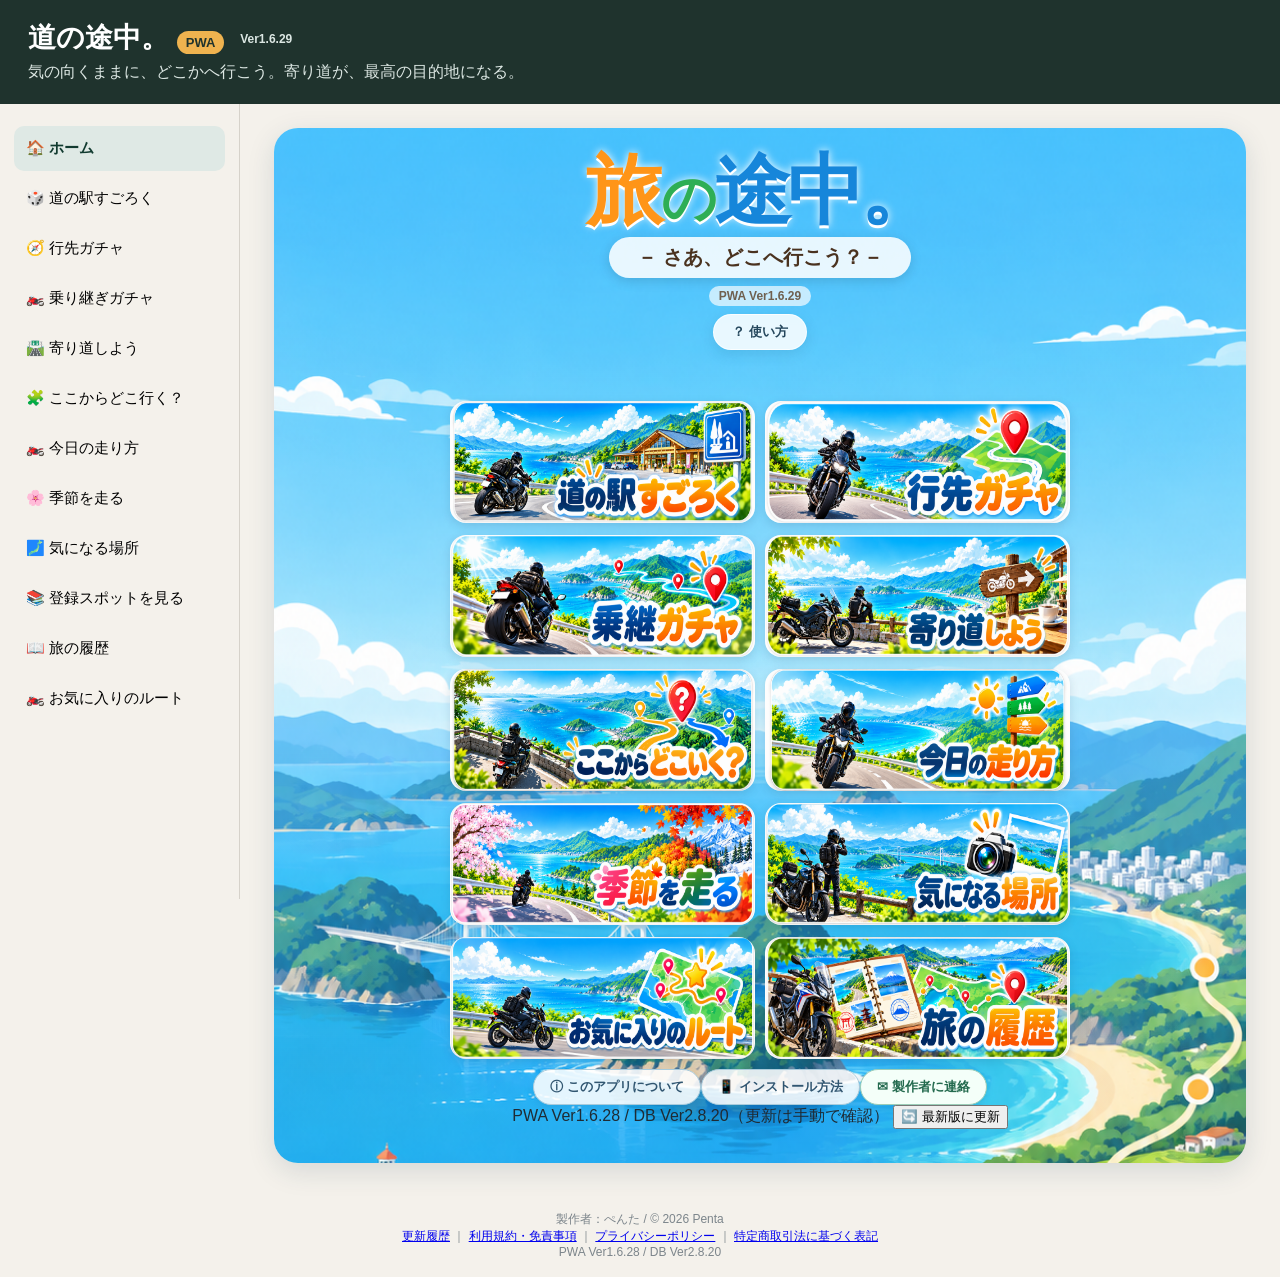
==== commit a86aff95: "release: align PWA 1.6.29 and stop automatic navigation during app usage" ====
--- a/index.html
+++ b/index.html
@@ -8,22 +8,22 @@
 <meta name="apple-mobile-web-app-capable" content="yes">
 <meta name="apple-mobile-web-app-status-bar-style" content="default">
 <meta name="apple-mobile-web-app-title" content="道の途中。">
-<link rel="manifest" href="manifest.webmanifest?v=1.6.28">
-<link rel="apple-touch-icon" href="icons/icon-192.png?v=1.6.28">
-<link rel="stylesheet" href="style.css?v=1.6.28">
+<link rel="manifest" href="manifest.webmanifest?v=1.6.29">
+<link rel="apple-touch-icon" href="icons/icon-192.png?v=1.6.29">
+<link rel="stylesheet" href="style.css?v=1.6.29">
 <script src="data/app_data.js"></script>
-<script src="data/road_summaries_chugoku.js?v=1.6.28"></script>
-<script src="data/road_summaries_shikoku.js?v=1.6.28"></script>
-<script src="data/road_summaries_kyushu_okinawa.js?v=1.6.28"></script>
-<script src="data/road_summaries_kinki.js?v=1.6.28"></script>
-<script src="data/road_summaries_chubu.js?v=1.6.28"></script>
-<script src="data/road_summaries_kanto.js?v=1.6.28"></script>
-<script src="data/road_summaries_tohoku.js?v=1.6.28"></script>
-<script src="data/road_summaries_hokkaido.js?v=1.6.28"></script>
-<script src="data/road_summaries_final.js?v=1.6.28"></script>
-<script src="data/spot_overrides.js?v=1.6.28"></script>
-<script src="data/riders_cafes.js?v=1.6.28"></script>
-<script src="data/riders_cafes_public_additions.js?v=1.6.28"></script>
+<script src="data/road_summaries_chugoku.js?v=1.6.29"></script>
+<script src="data/road_summaries_shikoku.js?v=1.6.29"></script>
+<script src="data/road_summaries_kyushu_okinawa.js?v=1.6.29"></script>
+<script src="data/road_summaries_kinki.js?v=1.6.29"></script>
+<script src="data/road_summaries_chubu.js?v=1.6.29"></script>
+<script src="data/road_summaries_kanto.js?v=1.6.29"></script>
+<script src="data/road_summaries_tohoku.js?v=1.6.29"></script>
+<script src="data/road_summaries_hokkaido.js?v=1.6.29"></script>
+<script src="data/road_summaries_final.js?v=1.6.29"></script>
+<script src="data/spot_overrides.js?v=1.6.29"></script>
+<script src="data/riders_cafes.js?v=1.6.29"></script>
+<script src="data/riders_cafes_public_additions.js?v=1.6.29"></script>
 </head>
 <body class="pwa-starting">
 <div id="pwaStartupGate" class="pwa-startup-gate" role="status" aria-live="polite">
@@ -34,7 +34,7 @@
   </div>
 </div>
 <header class="topbar">
-<div class="brand"><h1>道の途中。 <span>PWA</span> <small class="version-tag">Ver1.6.28</small></h1><p>気の向くままに、どこかへ行こう。寄り道が、最高の目的地になる。</p></div>
+<div class="brand"><h1>道の途中。 <span>PWA</span> <small class="version-tag">Ver1.6.29</small></h1><p>気の向くままに、どこかへ行こう。寄り道が、最高の目的地になる。</p></div>
 </header>
 <div class="shell">
 <nav class="side" id="sideNav">
@@ -56,7 +56,7 @@
   <div class="home-stage">
     <div class="home-title" aria-label="旅の途中。"><span class="home-title-trip">旅</span><span class="home-title-no">の</span><span class="home-title-way">途中。</span></div>
     <div class="home-tagline">－ さあ、どこへ行こう？－</div>
-    <div class="home-version">PWA Ver1.6.28</div>
+    <div class="home-version">PWA Ver1.6.29</div>
     <button type="button" class="home-usage-button" onclick="openUsageGuide()">？ 使い方</button>
     <div class="home-spacer" aria-hidden="true"></div>
     <div class="home-image-grid">
@@ -286,7 +286,7 @@
 </main>
 </div>
 <div id="modal" class="modal hidden"><div class="modal-card"><button class="modal-close" onclick="closeModal()">×</button><div id="modalBody"></div></div></div>
-<footer>製作者：ぺんた / © 2026 Penta<br><a href="history.html">更新履歴</a> ｜ <a href="terms.html">利用規約・免責事項</a> ｜ <a href="privacy.html">プライバシーポリシー</a> ｜ <a href="legal.html">特定商取引法に基づく表記</a><br><span id="footerVersion">PWA Ver1.6.28 / DB Ver2.8.20</span></footer>
+<footer>製作者：ぺんた / © 2026 Penta<br><a href="history.html">更新履歴</a> ｜ <a href="terms.html">利用規約・免責事項</a> ｜ <a href="privacy.html">プライバシーポリシー</a> ｜ <a href="legal.html">特定商取引法に基づく表記</a><br><span id="footerVersion">PWA Ver1.6.29 / DB Ver2.8.20</span></footer>
 <script>
 (function(){
   const isStandalone = window.matchMedia('(display-mode: standalone)').matches || window.navigator.standalone === true;
@@ -296,12 +296,12 @@
   }
 })();
 </script>
-<script src="assets/home/home_sprite_0.js?v=1.6.28"></script>
-<script src="assets/home/home_sprite_1.js?v=1.6.28"></script>
-<script src="assets/home/home_sprite_2.js?v=1.6.28"></script>
-<script src="assets/home/home_sprite_3.js?v=1.6.28"></script>
-<script src="app.js?v=1.6.28"></script>
-<script src="tour-plan.js?v=1.6.28"></script>
-<script src="pwa.js?v=1.6.28"></script>
+<script src="assets/home/home_sprite_0.js?v=1.6.29"></script>
+<script src="assets/home/home_sprite_1.js?v=1.6.29"></script>
+<script src="assets/home/home_sprite_2.js?v=1.6.29"></script>
+<script src="assets/home/home_sprite_3.js?v=1.6.29"></script>
+<script src="app.js?v=1.6.29"></script>
+<script src="tour-plan.js?v=1.6.29"></script>
+<script src="pwa.js?v=1.6.29"></script>
 </body>
 </html>
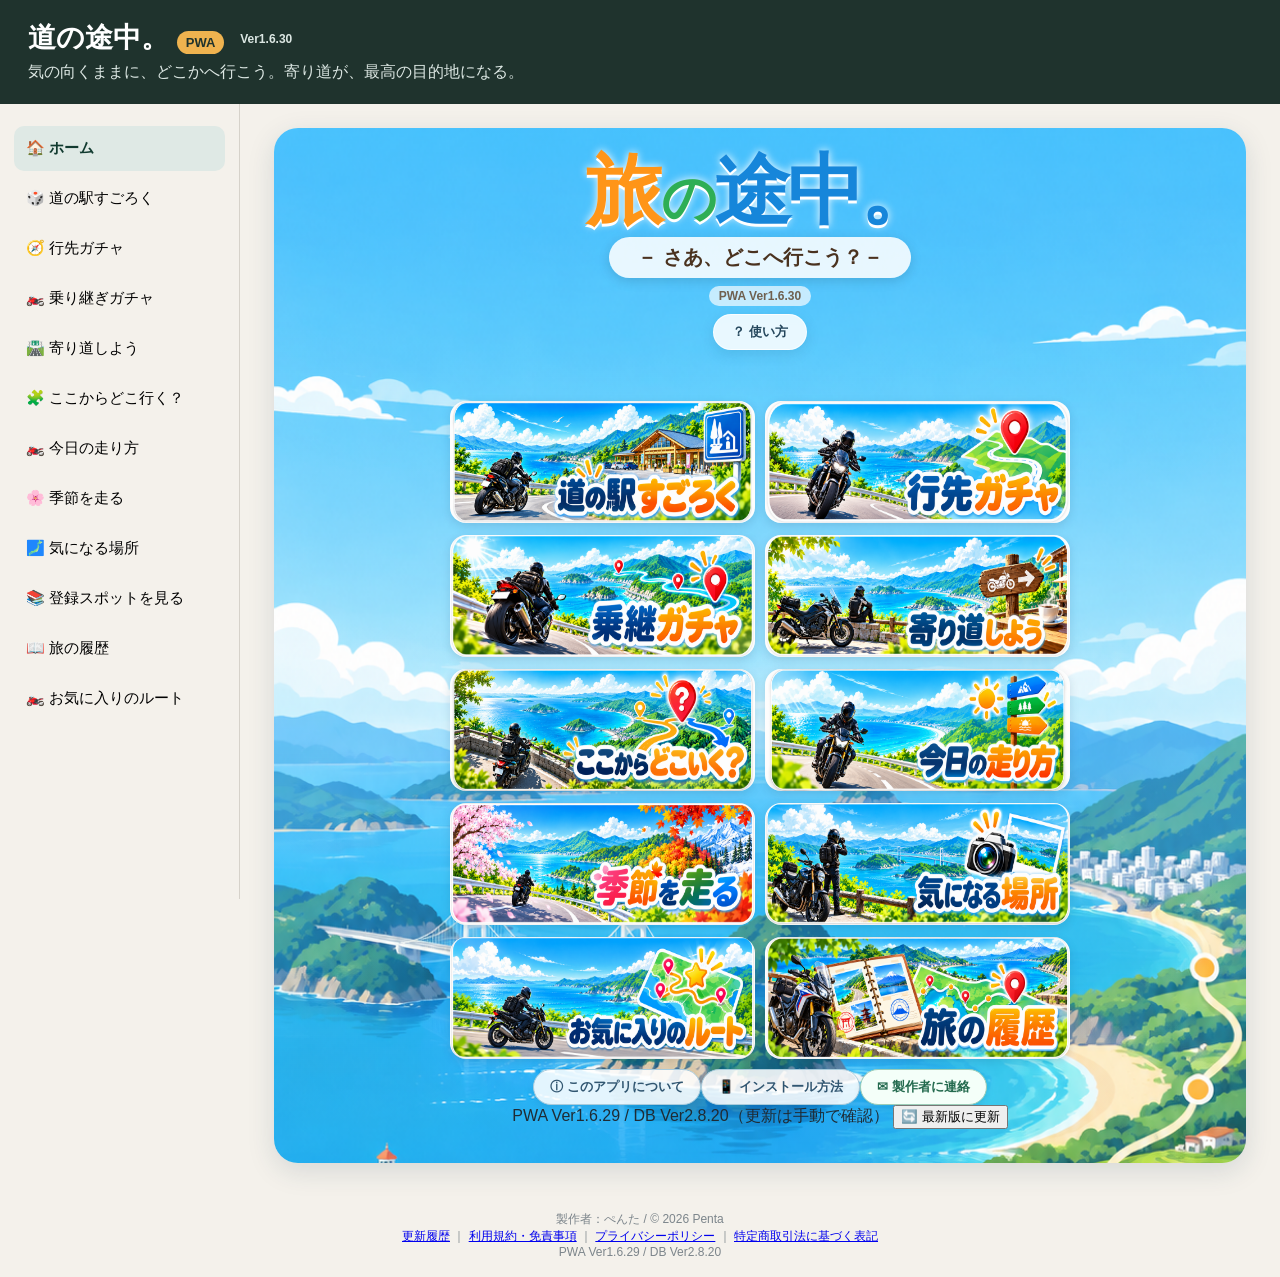
==== commit 3abf2e6e: "ui(sugoroku): remove total distance and direction inputs, present random goal-only controls" ====
--- a/index.html
+++ b/index.html
@@ -8,22 +8,22 @@
 <meta name="apple-mobile-web-app-capable" content="yes">
 <meta name="apple-mobile-web-app-status-bar-style" content="default">
 <meta name="apple-mobile-web-app-title" content="道の途中。">
-<link rel="manifest" href="manifest.webmanifest?v=1.6.29">
-<link rel="apple-touch-icon" href="icons/icon-192.png?v=1.6.29">
-<link rel="stylesheet" href="style.css?v=1.6.29">
+<link rel="manifest" href="manifest.webmanifest?v=1.6.30">
+<link rel="apple-touch-icon" href="icons/icon-192.png?v=1.6.30">
+<link rel="stylesheet" href="style.css?v=1.6.30">
 <script src="data/app_data.js"></script>
-<script src="data/road_summaries_chugoku.js?v=1.6.29"></script>
-<script src="data/road_summaries_shikoku.js?v=1.6.29"></script>
-<script src="data/road_summaries_kyushu_okinawa.js?v=1.6.29"></script>
-<script src="data/road_summaries_kinki.js?v=1.6.29"></script>
-<script src="data/road_summaries_chubu.js?v=1.6.29"></script>
-<script src="data/road_summaries_kanto.js?v=1.6.29"></script>
-<script src="data/road_summaries_tohoku.js?v=1.6.29"></script>
-<script src="data/road_summaries_hokkaido.js?v=1.6.29"></script>
-<script src="data/road_summaries_final.js?v=1.6.29"></script>
-<script src="data/spot_overrides.js?v=1.6.29"></script>
-<script src="data/riders_cafes.js?v=1.6.29"></script>
-<script src="data/riders_cafes_public_additions.js?v=1.6.29"></script>
+<script src="data/road_summaries_chugoku.js?v=1.6.30"></script>
+<script src="data/road_summaries_shikoku.js?v=1.6.30"></script>
+<script src="data/road_summaries_kyushu_okinawa.js?v=1.6.30"></script>
+<script src="data/road_summaries_kinki.js?v=1.6.30"></script>
+<script src="data/road_summaries_chubu.js?v=1.6.30"></script>
+<script src="data/road_summaries_kanto.js?v=1.6.30"></script>
+<script src="data/road_summaries_tohoku.js?v=1.6.30"></script>
+<script src="data/road_summaries_hokkaido.js?v=1.6.30"></script>
+<script src="data/road_summaries_final.js?v=1.6.30"></script>
+<script src="data/spot_overrides.js?v=1.6.30"></script>
+<script src="data/riders_cafes.js?v=1.6.30"></script>
+<script src="data/riders_cafes_public_additions.js?v=1.6.30"></script>
 </head>
 <body class="pwa-starting">
 <div id="pwaStartupGate" class="pwa-startup-gate" role="status" aria-live="polite">
@@ -34,7 +34,7 @@
   </div>
 </div>
 <header class="topbar">
-<div class="brand"><h1>道の途中。 <span>PWA</span> <small class="version-tag">Ver1.6.29</small></h1><p>気の向くままに、どこかへ行こう。寄り道が、最高の目的地になる。</p></div>
+<div class="brand"><h1>道の途中。 <span>PWA</span> <small class="version-tag">Ver1.6.30</small></h1><p>気の向くままに、どこかへ行こう。寄り道が、最高の目的地になる。</p></div>
 </header>
 <div class="shell">
 <nav class="side" id="sideNav">
@@ -56,7 +56,7 @@
   <div class="home-stage">
     <div class="home-title" aria-label="旅の途中。"><span class="home-title-trip">旅</span><span class="home-title-no">の</span><span class="home-title-way">途中。</span></div>
     <div class="home-tagline">－ さあ、どこへ行こう？－</div>
-    <div class="home-version">PWA Ver1.6.29</div>
+    <div class="home-version">PWA Ver1.6.30</div>
     <button type="button" class="home-usage-button" onclick="openUsageGuide()">？ 使い方</button>
     <div class="home-spacer" aria-hidden="true"></div>
     <div class="home-image-grid">
@@ -82,11 +82,11 @@
 <section id="sug" class="view"><div class="screen-card menu-sug">
   <div class="screen-title-card"><h2>🎲  道の駅すごろく</h2><button class="screen-close" onclick="showView('home')">×</button></div>
   <div class="screen-body"><div id="sugStart"></div>
-    <div class="choice-section"><h3>📏 目的地までの最大直線距離</h3><select id="sugRadius" class="logic-control"><option selected>50</option><option>100</option><option>150</option><option>200</option><option>300</option><option>500</option></select><div class="choice-grid" data-target="sugRadius" data-values="50,100,150,200,300,500"></div><div class="free-number"><input id="sugRadiusFree" type="number" min="1" max="2000" placeholder="自由入力"><span>km</span></div></div>
-    <div class="choice-section"><h3>🛣 目標総走行距離</h3><select id="sugTravel" class="logic-control"><option selected>100</option><option>200</option><option>300</option><option>400</option><option>500</option></select><div class="choice-grid" data-target="sugTravel" data-values="100,200,300,400,500"></div><div class="free-number"><input id="sugTravelFree" type="number" min="1" max="3000" placeholder="自由入力"><span>km</span></div></div>
-    <div class="choice-section"><h3>🎯 立ち寄る道の駅の数</h3><select id="sugCount" class="logic-control"><option value="0" selected>ランダム</option><option>1</option><option>2</option><option>3</option><option>4</option><option>5</option><option>6</option></select><div class="choice-grid" data-target="sugCount" data-values="0,1,2,3,4,5,6" data-labels="ランダム,1,2,3,4,5,6"></div></div>
+    <div class="choice-section"><h3>📏 ゴールまでの目安直線距離</h3><select id="sugRadius" class="logic-control"><option selected>50</option><option>100</option><option>150</option><option>200</option><option>300</option><option>500</option></select><div class="choice-grid" data-target="sugRadius" data-values="50,100,150,200,300,500"></div><div class="free-number"><input id="sugRadiusFree" type="number" min="1" max="2000" placeholder="自由入力"><span>km</span></div></div>
+    <div class="note">🎲 ゴールと方角はランダム。指定距離の近くから道の駅を選び、その方向へ進みます。</div>
+    <div class="choice-section"><h3>🎯 立ち寄る道の駅の上限（ゴール込み）</h3><select id="sugCount" class="logic-control"><option value="0" selected>ランダム</option><option>1</option><option>2</option><option>3</option><option>4</option><option>5</option><option>6</option></select><div class="choice-grid" data-target="sugCount" data-values="0,1,2,3,4,5,6" data-labels="ランダム,1,2,3,4,5,6"></div></div>
     <div class="choice-section"><h3>🎁 ミッション</h3><input type="checkbox" id="sugMission" checked class="logic-control"><div class="toggle-choice"><button data-mission="on" class="active">あり</button><button data-mission="off">なし</button></div></div>
-    <div class="note">※ 距離は地図上の直線距離です。実際の走行距離は道路状況やルートにより増減します。</div><button class="primary action-main" onclick="runSugoroku()">🎲 すごろく開始！</button>
+    <div class="note">※ 経由駅はゴール方面の±45°以内から、ゴールに近づく順に選びます。上限まで駅がなければ少ない駅数で終了します。距離は直線であり、実際の走行距離はナビで確認してください。</div><button class="primary action-main" onclick="runSugoroku()">🎲 すごろく開始！</button>
     <div id="sugResult" class="result empty">条件を設定してください。</div>
   </div></div></section>
 
@@ -286,7 +286,7 @@
 </main>
 </div>
 <div id="modal" class="modal hidden"><div class="modal-card"><button class="modal-close" onclick="closeModal()">×</button><div id="modalBody"></div></div></div>
-<footer>製作者：ぺんた / © 2026 Penta<br><a href="history.html">更新履歴</a> ｜ <a href="terms.html">利用規約・免責事項</a> ｜ <a href="privacy.html">プライバシーポリシー</a> ｜ <a href="legal.html">特定商取引法に基づく表記</a><br><span id="footerVersion">PWA Ver1.6.29 / DB Ver2.8.20</span></footer>
+<footer>製作者：ぺんた / © 2026 Penta<br><a href="history.html">更新履歴</a> ｜ <a href="terms.html">利用規約・免責事項</a> ｜ <a href="privacy.html">プライバシーポリシー</a> ｜ <a href="legal.html">特定商取引法に基づく表記</a><br><span id="footerVersion">PWA Ver1.6.30 / DB Ver2.8.20</span></footer>
 <script>
 (function(){
   const isStandalone = window.matchMedia('(display-mode: standalone)').matches || window.navigator.standalone === true;
@@ -296,12 +296,13 @@
   }
 })();
 </script>
-<script src="assets/home/home_sprite_0.js?v=1.6.29"></script>
-<script src="assets/home/home_sprite_1.js?v=1.6.29"></script>
-<script src="assets/home/home_sprite_2.js?v=1.6.29"></script>
-<script src="assets/home/home_sprite_3.js?v=1.6.29"></script>
-<script src="app.js?v=1.6.29"></script>
-<script src="tour-plan.js?v=1.6.29"></script>
-<script src="pwa.js?v=1.6.29"></script>
+<script src="assets/home/home_sprite_0.js?v=1.6.30"></script>
+<script src="assets/home/home_sprite_1.js?v=1.6.30"></script>
+<script src="assets/home/home_sprite_2.js?v=1.6.30"></script>
+<script src="assets/home/home_sprite_3.js?v=1.6.30"></script>
+<script src="sugoroku-route.js?v=1.6.30"></script>
+<script src="app.js?v=1.6.30"></script>
+<script src="tour-plan.js?v=1.6.30"></script>
+<script src="pwa.js?v=1.6.30"></script>
 </body>
 </html>
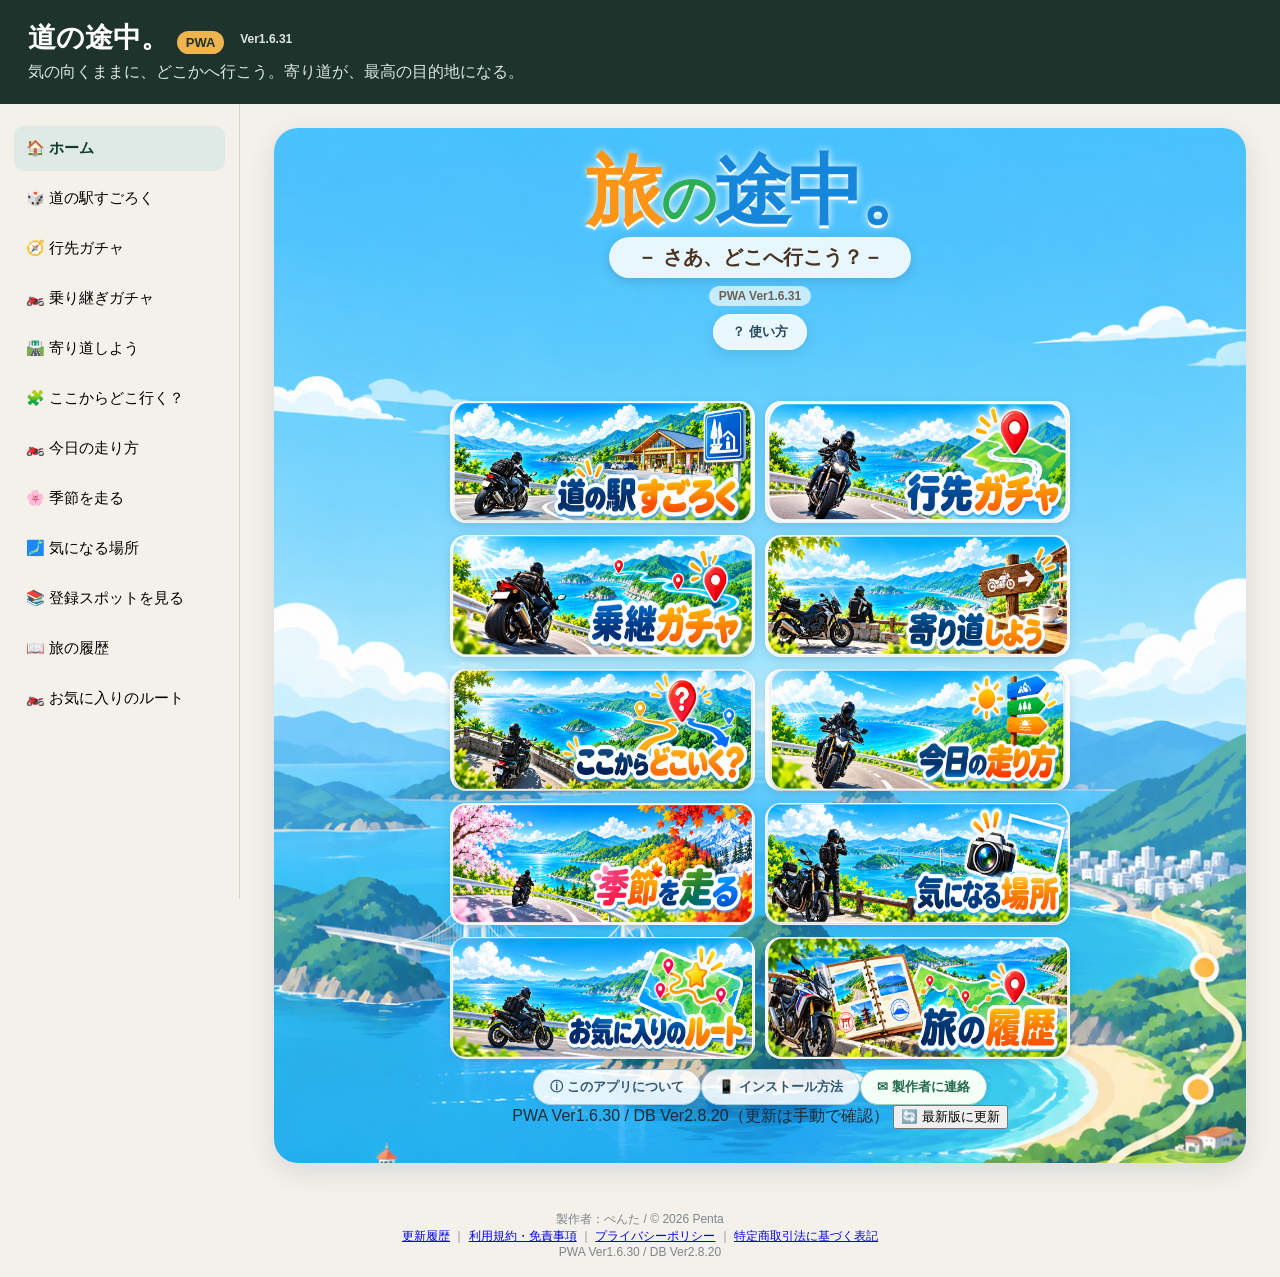
==== commit 81c819ba: "ui(sugoroku): load opt-in road-network mileage calculator" ====
--- a/index.html
+++ b/index.html
@@ -8,22 +8,22 @@
 <meta name="apple-mobile-web-app-capable" content="yes">
 <meta name="apple-mobile-web-app-status-bar-style" content="default">
 <meta name="apple-mobile-web-app-title" content="道の途中。">
-<link rel="manifest" href="manifest.webmanifest?v=1.6.30">
-<link rel="apple-touch-icon" href="icons/icon-192.png?v=1.6.30">
-<link rel="stylesheet" href="style.css?v=1.6.30">
+<link rel="manifest" href="manifest.webmanifest?v=1.6.31">
+<link rel="apple-touch-icon" href="icons/icon-192.png?v=1.6.31">
+<link rel="stylesheet" href="style.css?v=1.6.31">
 <script src="data/app_data.js"></script>
-<script src="data/road_summaries_chugoku.js?v=1.6.30"></script>
-<script src="data/road_summaries_shikoku.js?v=1.6.30"></script>
-<script src="data/road_summaries_kyushu_okinawa.js?v=1.6.30"></script>
-<script src="data/road_summaries_kinki.js?v=1.6.30"></script>
-<script src="data/road_summaries_chubu.js?v=1.6.30"></script>
-<script src="data/road_summaries_kanto.js?v=1.6.30"></script>
-<script src="data/road_summaries_tohoku.js?v=1.6.30"></script>
-<script src="data/road_summaries_hokkaido.js?v=1.6.30"></script>
-<script src="data/road_summaries_final.js?v=1.6.30"></script>
-<script src="data/spot_overrides.js?v=1.6.30"></script>
-<script src="data/riders_cafes.js?v=1.6.30"></script>
-<script src="data/riders_cafes_public_additions.js?v=1.6.30"></script>
+<script src="data/road_summaries_chugoku.js?v=1.6.31"></script>
+<script src="data/road_summaries_shikoku.js?v=1.6.31"></script>
+<script src="data/road_summaries_kyushu_okinawa.js?v=1.6.31"></script>
+<script src="data/road_summaries_kinki.js?v=1.6.31"></script>
+<script src="data/road_summaries_chubu.js?v=1.6.31"></script>
+<script src="data/road_summaries_kanto.js?v=1.6.31"></script>
+<script src="data/road_summaries_tohoku.js?v=1.6.31"></script>
+<script src="data/road_summaries_hokkaido.js?v=1.6.31"></script>
+<script src="data/road_summaries_final.js?v=1.6.31"></script>
+<script src="data/spot_overrides.js?v=1.6.31"></script>
+<script src="data/riders_cafes.js?v=1.6.31"></script>
+<script src="data/riders_cafes_public_additions.js?v=1.6.31"></script>
 </head>
 <body class="pwa-starting">
 <div id="pwaStartupGate" class="pwa-startup-gate" role="status" aria-live="polite">
@@ -34,7 +34,7 @@
   </div>
 </div>
 <header class="topbar">
-<div class="brand"><h1>道の途中。 <span>PWA</span> <small class="version-tag">Ver1.6.30</small></h1><p>気の向くままに、どこかへ行こう。寄り道が、最高の目的地になる。</p></div>
+<div class="brand"><h1>道の途中。 <span>PWA</span> <small class="version-tag">Ver1.6.31</small></h1><p>気の向くままに、どこかへ行こう。寄り道が、最高の目的地になる。</p></div>
 </header>
 <div class="shell">
 <nav class="side" id="sideNav">
@@ -56,7 +56,7 @@
   <div class="home-stage">
     <div class="home-title" aria-label="旅の途中。"><span class="home-title-trip">旅</span><span class="home-title-no">の</span><span class="home-title-way">途中。</span></div>
     <div class="home-tagline">－ さあ、どこへ行こう？－</div>
-    <div class="home-version">PWA Ver1.6.30</div>
+    <div class="home-version">PWA Ver1.6.31</div>
     <button type="button" class="home-usage-button" onclick="openUsageGuide()">？ 使い方</button>
     <div class="home-spacer" aria-hidden="true"></div>
     <div class="home-image-grid">
@@ -286,7 +286,7 @@
 </main>
 </div>
 <div id="modal" class="modal hidden"><div class="modal-card"><button class="modal-close" onclick="closeModal()">×</button><div id="modalBody"></div></div></div>
-<footer>製作者：ぺんた / © 2026 Penta<br><a href="history.html">更新履歴</a> ｜ <a href="terms.html">利用規約・免責事項</a> ｜ <a href="privacy.html">プライバシーポリシー</a> ｜ <a href="legal.html">特定商取引法に基づく表記</a><br><span id="footerVersion">PWA Ver1.6.30 / DB Ver2.8.20</span></footer>
+<footer>製作者：ぺんた / © 2026 Penta<br><a href="history.html">更新履歴</a> ｜ <a href="terms.html">利用規約・免責事項</a> ｜ <a href="privacy.html">プライバシーポリシー</a> ｜ <a href="legal.html">特定商取引法に基づく表記</a><br><span id="footerVersion">PWA Ver1.6.31 / DB Ver2.8.20</span></footer>
 <script>
 (function(){
   const isStandalone = window.matchMedia('(display-mode: standalone)').matches || window.navigator.standalone === true;
@@ -296,13 +296,14 @@
   }
 })();
 </script>
-<script src="assets/home/home_sprite_0.js?v=1.6.30"></script>
-<script src="assets/home/home_sprite_1.js?v=1.6.30"></script>
-<script src="assets/home/home_sprite_2.js?v=1.6.30"></script>
-<script src="assets/home/home_sprite_3.js?v=1.6.30"></script>
-<script src="sugoroku-route.js?v=1.6.30"></script>
-<script src="app.js?v=1.6.30"></script>
-<script src="tour-plan.js?v=1.6.30"></script>
-<script src="pwa.js?v=1.6.30"></script>
+<script src="assets/home/home_sprite_0.js?v=1.6.31"></script>
+<script src="assets/home/home_sprite_1.js?v=1.6.31"></script>
+<script src="assets/home/home_sprite_2.js?v=1.6.31"></script>
+<script src="assets/home/home_sprite_3.js?v=1.6.31"></script>
+<script src="sugoroku-route.js?v=1.6.31"></script>
+<script src="sugoroku-road-distance.js?v=1.6.31"></script>
+<script src="app.js?v=1.6.31"></script>
+<script src="tour-plan.js?v=1.6.31"></script>
+<script src="pwa.js?v=1.6.31"></script>
 </body>
 </html>
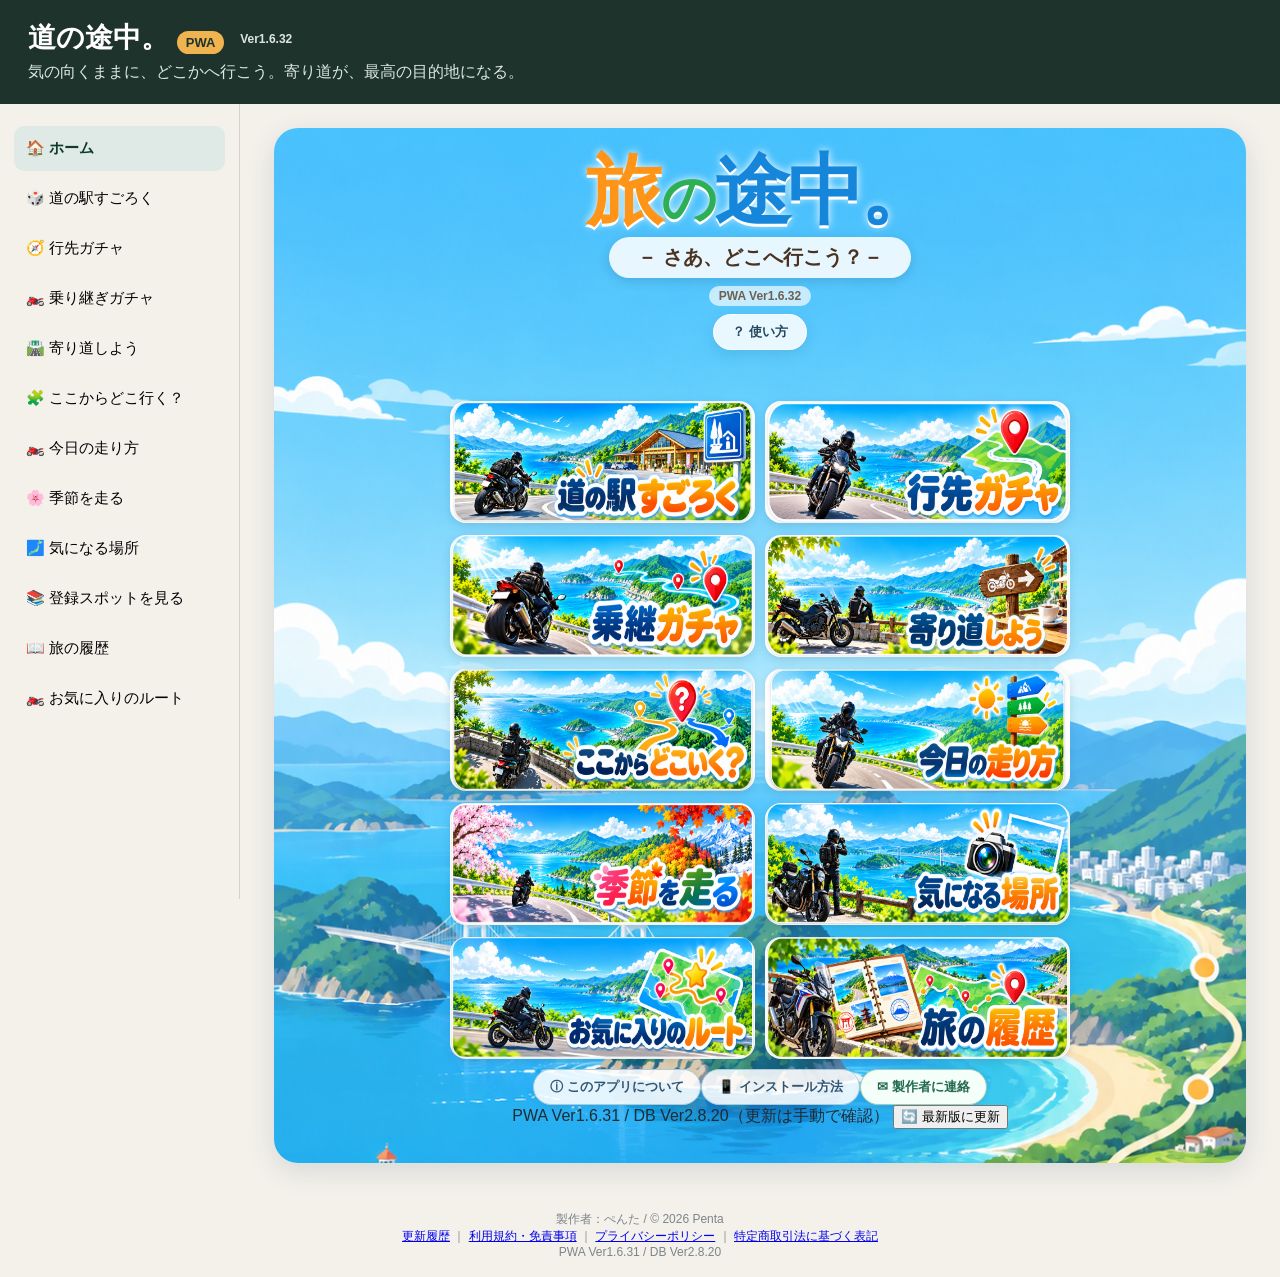
==== commit 28369f7b: "release: remove road mileage external script and advance to 1.6.32" ====
--- a/index.html
+++ b/index.html
@@ -8,22 +8,22 @@
 <meta name="apple-mobile-web-app-capable" content="yes">
 <meta name="apple-mobile-web-app-status-bar-style" content="default">
 <meta name="apple-mobile-web-app-title" content="道の途中。">
-<link rel="manifest" href="manifest.webmanifest?v=1.6.31">
-<link rel="apple-touch-icon" href="icons/icon-192.png?v=1.6.31">
-<link rel="stylesheet" href="style.css?v=1.6.31">
+<link rel="manifest" href="manifest.webmanifest?v=1.6.32">
+<link rel="apple-touch-icon" href="icons/icon-192.png?v=1.6.32">
+<link rel="stylesheet" href="style.css?v=1.6.32">
 <script src="data/app_data.js"></script>
-<script src="data/road_summaries_chugoku.js?v=1.6.31"></script>
-<script src="data/road_summaries_shikoku.js?v=1.6.31"></script>
-<script src="data/road_summaries_kyushu_okinawa.js?v=1.6.31"></script>
-<script src="data/road_summaries_kinki.js?v=1.6.31"></script>
-<script src="data/road_summaries_chubu.js?v=1.6.31"></script>
-<script src="data/road_summaries_kanto.js?v=1.6.31"></script>
-<script src="data/road_summaries_tohoku.js?v=1.6.31"></script>
-<script src="data/road_summaries_hokkaido.js?v=1.6.31"></script>
-<script src="data/road_summaries_final.js?v=1.6.31"></script>
-<script src="data/spot_overrides.js?v=1.6.31"></script>
-<script src="data/riders_cafes.js?v=1.6.31"></script>
-<script src="data/riders_cafes_public_additions.js?v=1.6.31"></script>
+<script src="data/road_summaries_chugoku.js?v=1.6.32"></script>
+<script src="data/road_summaries_shikoku.js?v=1.6.32"></script>
+<script src="data/road_summaries_kyushu_okinawa.js?v=1.6.32"></script>
+<script src="data/road_summaries_kinki.js?v=1.6.32"></script>
+<script src="data/road_summaries_chubu.js?v=1.6.32"></script>
+<script src="data/road_summaries_kanto.js?v=1.6.32"></script>
+<script src="data/road_summaries_tohoku.js?v=1.6.32"></script>
+<script src="data/road_summaries_hokkaido.js?v=1.6.32"></script>
+<script src="data/road_summaries_final.js?v=1.6.32"></script>
+<script src="data/spot_overrides.js?v=1.6.32"></script>
+<script src="data/riders_cafes.js?v=1.6.32"></script>
+<script src="data/riders_cafes_public_additions.js?v=1.6.32"></script>
 </head>
 <body class="pwa-starting">
 <div id="pwaStartupGate" class="pwa-startup-gate" role="status" aria-live="polite">
@@ -34,7 +34,7 @@
   </div>
 </div>
 <header class="topbar">
-<div class="brand"><h1>道の途中。 <span>PWA</span> <small class="version-tag">Ver1.6.31</small></h1><p>気の向くままに、どこかへ行こう。寄り道が、最高の目的地になる。</p></div>
+<div class="brand"><h1>道の途中。 <span>PWA</span> <small class="version-tag">Ver1.6.32</small></h1><p>気の向くままに、どこかへ行こう。寄り道が、最高の目的地になる。</p></div>
 </header>
 <div class="shell">
 <nav class="side" id="sideNav">
@@ -56,7 +56,7 @@
   <div class="home-stage">
     <div class="home-title" aria-label="旅の途中。"><span class="home-title-trip">旅</span><span class="home-title-no">の</span><span class="home-title-way">途中。</span></div>
     <div class="home-tagline">－ さあ、どこへ行こう？－</div>
-    <div class="home-version">PWA Ver1.6.31</div>
+    <div class="home-version">PWA Ver1.6.32</div>
     <button type="button" class="home-usage-button" onclick="openUsageGuide()">？ 使い方</button>
     <div class="home-spacer" aria-hidden="true"></div>
     <div class="home-image-grid">
@@ -286,7 +286,7 @@
 </main>
 </div>
 <div id="modal" class="modal hidden"><div class="modal-card"><button class="modal-close" onclick="closeModal()">×</button><div id="modalBody"></div></div></div>
-<footer>製作者：ぺんた / © 2026 Penta<br><a href="history.html">更新履歴</a> ｜ <a href="terms.html">利用規約・免責事項</a> ｜ <a href="privacy.html">プライバシーポリシー</a> ｜ <a href="legal.html">特定商取引法に基づく表記</a><br><span id="footerVersion">PWA Ver1.6.31 / DB Ver2.8.20</span></footer>
+<footer>製作者：ぺんた / © 2026 Penta<br><a href="history.html">更新履歴</a> ｜ <a href="terms.html">利用規約・免責事項</a> ｜ <a href="privacy.html">プライバシーポリシー</a> ｜ <a href="legal.html">特定商取引法に基づく表記</a><br><span id="footerVersion">PWA Ver1.6.32 / DB Ver2.8.20</span></footer>
 <script>
 (function(){
   const isStandalone = window.matchMedia('(display-mode: standalone)').matches || window.navigator.standalone === true;
@@ -296,14 +296,13 @@
   }
 })();
 </script>
-<script src="assets/home/home_sprite_0.js?v=1.6.31"></script>
-<script src="assets/home/home_sprite_1.js?v=1.6.31"></script>
-<script src="assets/home/home_sprite_2.js?v=1.6.31"></script>
-<script src="assets/home/home_sprite_3.js?v=1.6.31"></script>
-<script src="sugoroku-route.js?v=1.6.31"></script>
-<script src="sugoroku-road-distance.js?v=1.6.31"></script>
-<script src="app.js?v=1.6.31"></script>
-<script src="tour-plan.js?v=1.6.31"></script>
-<script src="pwa.js?v=1.6.31"></script>
+<script src="assets/home/home_sprite_0.js?v=1.6.32"></script>
+<script src="assets/home/home_sprite_1.js?v=1.6.32"></script>
+<script src="assets/home/home_sprite_2.js?v=1.6.32"></script>
+<script src="assets/home/home_sprite_3.js?v=1.6.32"></script>
+<script src="sugoroku-route.js?v=1.6.32"></script>
+<script src="app.js?v=1.6.32"></script>
+<script src="tour-plan.js?v=1.6.32"></script>
+<script src="pwa.js?v=1.6.32"></script>
 </body>
 </html>
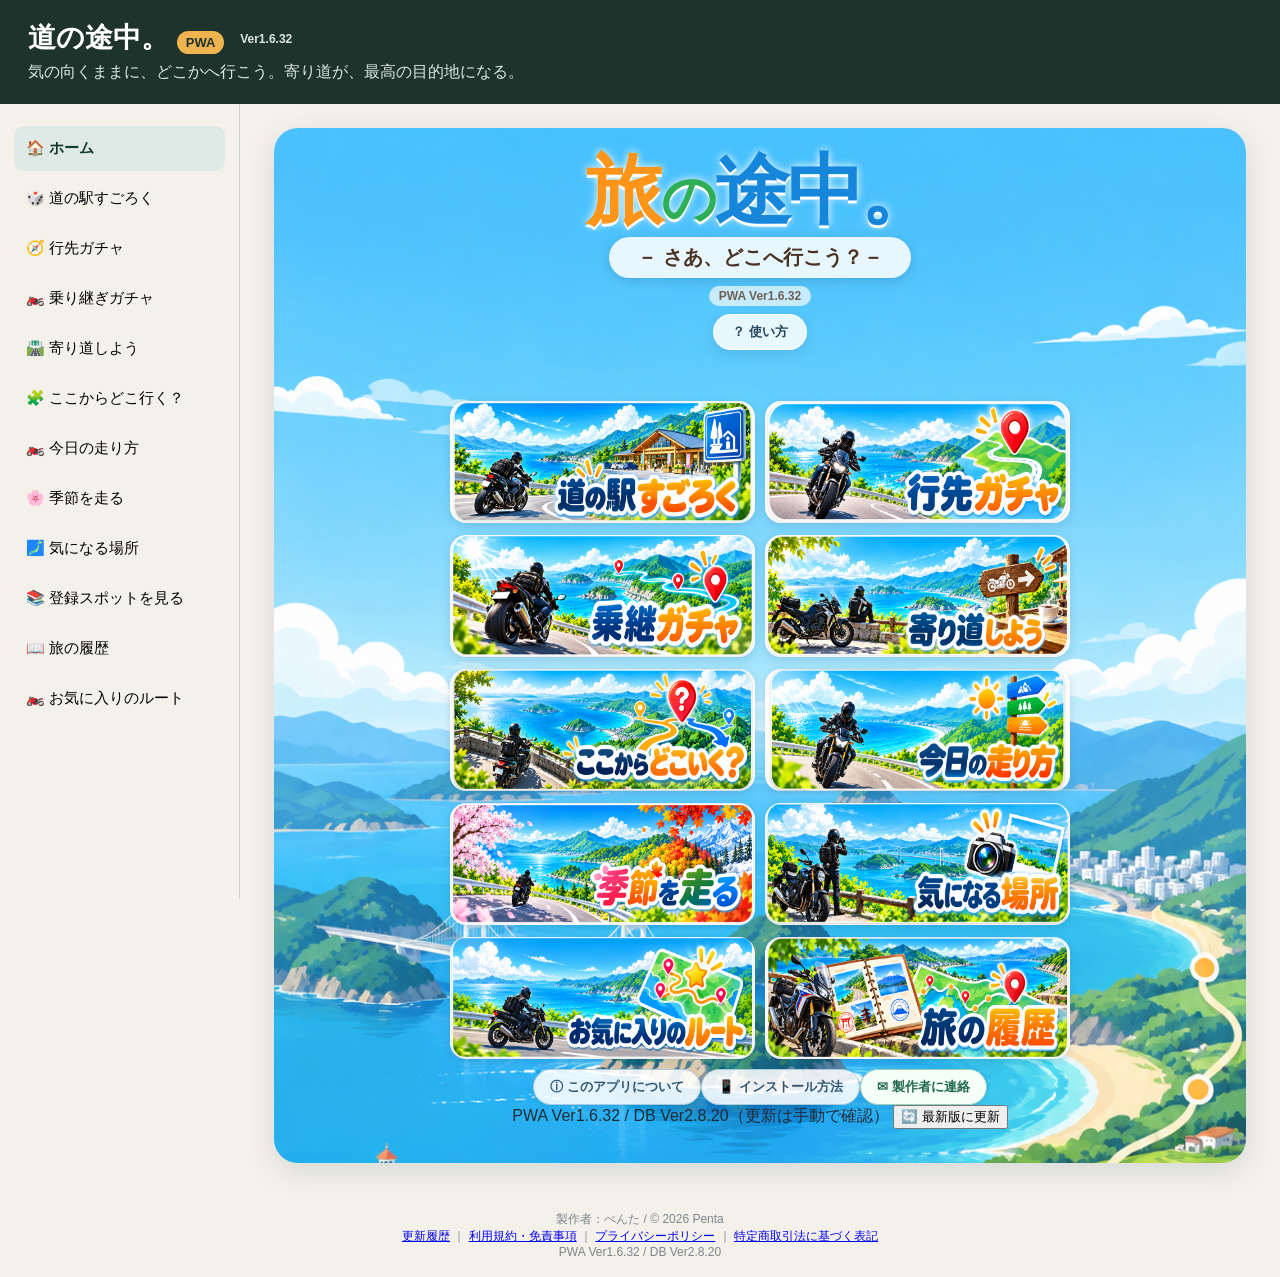
==== commit 39fb9eef: "Add portable waypoint copy/share for BikeNavigator" ====
--- a/index.html
+++ b/index.html
@@ -229,6 +229,7 @@
 <label>車両区分<select id="tourVehicle"><option value="125">125cc以下（高速・有料を回避）</option><option value="250" selected>250cc以上（高速・有料も可）</option></select></label></div>
 <div class="panel tour-plan-summary"><h3>🧭 計画した地点</h3><div id="tourPlanState"></div></div>
 <button class="primary action-main tour-action tour-route-final" onclick="tourOpenMaps()">🗺️ Googleマップでルートを確認</button>
+<div class="panel"><h3>📋 地点データをほかのナビへ</h3><p class="note">出発地 → 目標地点 → 寄り道 → 帰着地点を順番にコピー・共有します。経路そのものは送らず、受け取ったアプリ側で計算します。座標を持つ地点だけ対応します。</p><div class="actions"><button type="button" class="soft" onclick="tourCopyRoutePoints()">📋 地点データをコピー</button><button type="button" class="soft" onclick="tourShareRoutePoints()">📤 地点データを共有</button></div><p class="note">BikeNavigator連携形式：BIKENAV-ROUTE/1。その他のナビは、上のGoogleマップ用ボタンを利用してね。</p></div>
 <div class="panel form-grid"><h3 class="full">💾 ツーリング計画を保存</h3><label class="full">計画名<input id="tourPlanName" placeholder="例：週末の山方面ツーリング"></label><button type="button" class="soft tour-action tour-action-save" onclick="tourSavePlan()">💾 保存・上書き</button><button type="button" class="soft tour-action tour-action-save" onclick="tourSavePlanAs()">📑 別名で保存</button><label class="full">保存した計画<select id="tourSavedPlans"><option value="">保存した計画を選択</option></select></label><button type="button" class="soft tour-action tour-action-select" onclick="tourLoadSelected()">📂 読み込む</button><button type="button" class="soft tour-action tour-action-danger" onclick="tourDeleteSelected()">🗑 削除</button><button type="button" class="primary full tour-action tour-action-main" onclick="tourSendToDetour()">🛣️ この計画で「寄り道しよう」へ</button></div>
 <div class="note">距離は候補を探す直線距離。実走行距離・フェリー・通行規制・経由地の順序はGoogleマップで確認・調整してね。125cc以下の回避指定は通行可能性を保証しないよ。</div>
 </div></div></section>
@@ -302,7 +303,7 @@
 <script src="assets/home/home_sprite_3.js?v=1.6.32"></script>
 <script src="sugoroku-route.js?v=1.6.32"></script>
 <script src="app.js?v=1.6.32"></script>
-<script src="tour-plan.js?v=1.6.32"></script>
+<script src="tour-plan.js?v=1.6.32-points1"></script>
 <script src="pwa.js?v=1.6.32"></script>
 </body>
 </html>
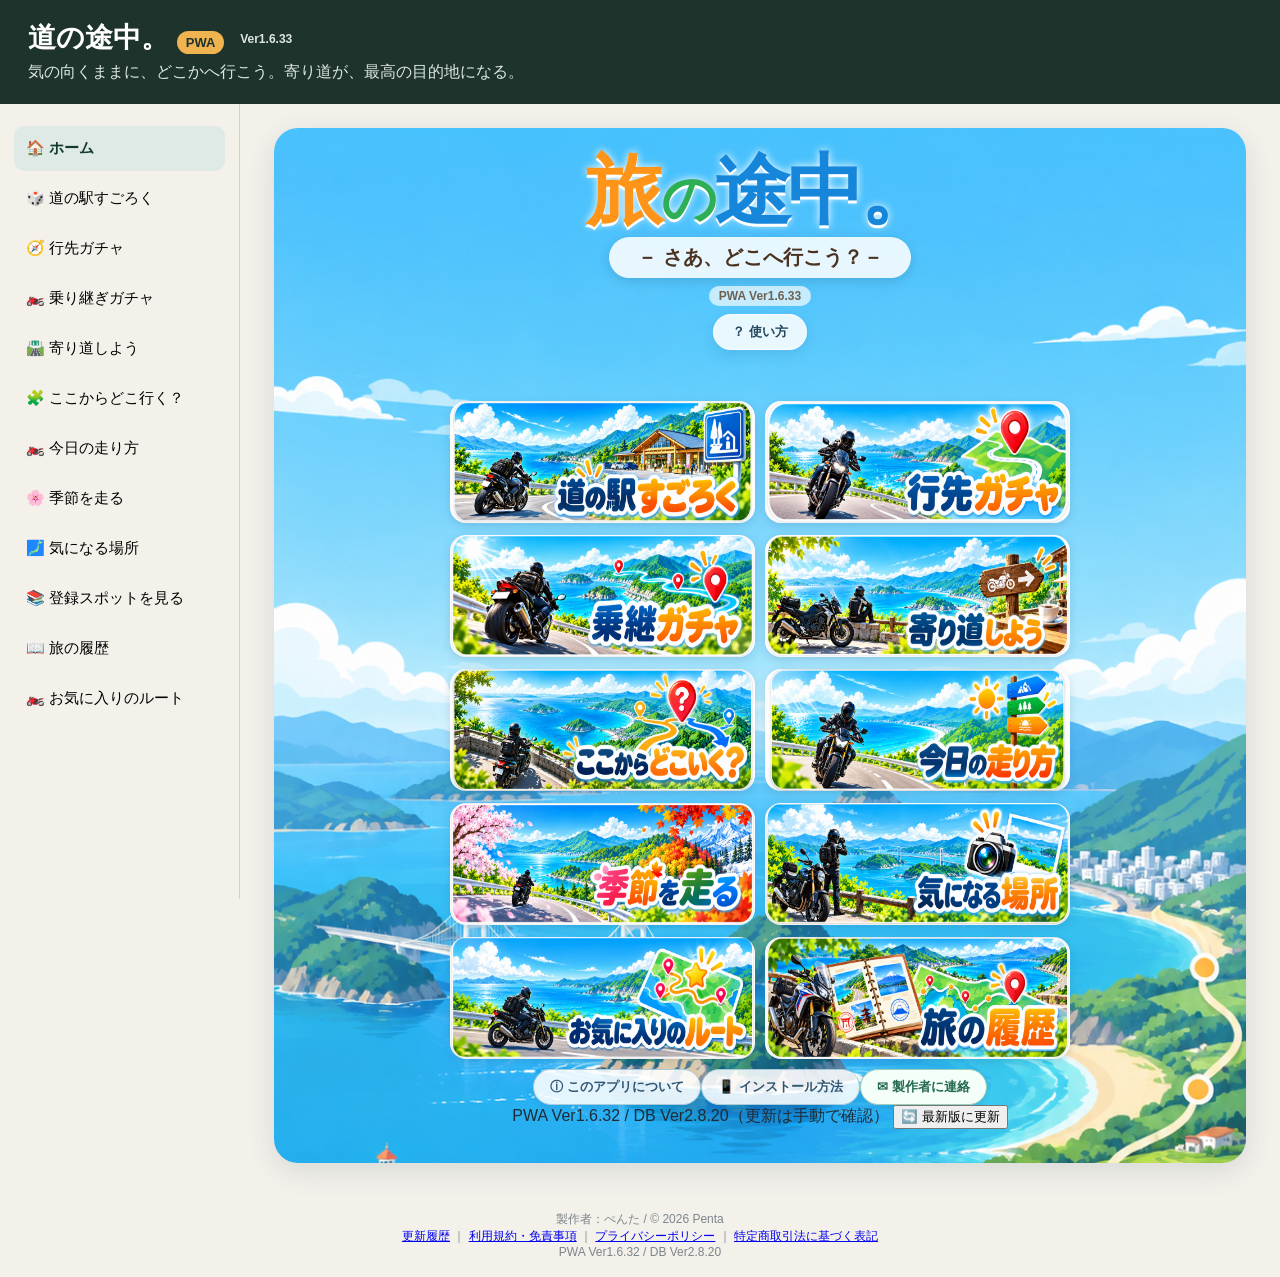
==== commit 5151ee5d: "Reduce on-screen descriptions and add info toggles (v1.6.33)" ====
--- a/index.html
+++ b/index.html
@@ -8,22 +8,22 @@
 <meta name="apple-mobile-web-app-capable" content="yes">
 <meta name="apple-mobile-web-app-status-bar-style" content="default">
 <meta name="apple-mobile-web-app-title" content="道の途中。">
-<link rel="manifest" href="manifest.webmanifest?v=1.6.32">
-<link rel="apple-touch-icon" href="icons/icon-192.png?v=1.6.32">
-<link rel="stylesheet" href="style.css?v=1.6.32">
+<link rel="manifest" href="manifest.webmanifest?v=1.6.33">
+<link rel="apple-touch-icon" href="icons/icon-192.png?v=1.6.33">
+<link rel="stylesheet" href="style.css?v=1.6.33">
 <script src="data/app_data.js"></script>
-<script src="data/road_summaries_chugoku.js?v=1.6.32"></script>
-<script src="data/road_summaries_shikoku.js?v=1.6.32"></script>
-<script src="data/road_summaries_kyushu_okinawa.js?v=1.6.32"></script>
-<script src="data/road_summaries_kinki.js?v=1.6.32"></script>
-<script src="data/road_summaries_chubu.js?v=1.6.32"></script>
-<script src="data/road_summaries_kanto.js?v=1.6.32"></script>
-<script src="data/road_summaries_tohoku.js?v=1.6.32"></script>
-<script src="data/road_summaries_hokkaido.js?v=1.6.32"></script>
-<script src="data/road_summaries_final.js?v=1.6.32"></script>
-<script src="data/spot_overrides.js?v=1.6.32"></script>
-<script src="data/riders_cafes.js?v=1.6.32"></script>
-<script src="data/riders_cafes_public_additions.js?v=1.6.32"></script>
+<script src="data/road_summaries_chugoku.js?v=1.6.33"></script>
+<script src="data/road_summaries_shikoku.js?v=1.6.33"></script>
+<script src="data/road_summaries_kyushu_okinawa.js?v=1.6.33"></script>
+<script src="data/road_summaries_kinki.js?v=1.6.33"></script>
+<script src="data/road_summaries_chubu.js?v=1.6.33"></script>
+<script src="data/road_summaries_kanto.js?v=1.6.33"></script>
+<script src="data/road_summaries_tohoku.js?v=1.6.33"></script>
+<script src="data/road_summaries_hokkaido.js?v=1.6.33"></script>
+<script src="data/road_summaries_final.js?v=1.6.33"></script>
+<script src="data/spot_overrides.js?v=1.6.33"></script>
+<script src="data/riders_cafes.js?v=1.6.33"></script>
+<script src="data/riders_cafes_public_additions.js?v=1.6.33"></script>
 </head>
 <body class="pwa-starting">
 <div id="pwaStartupGate" class="pwa-startup-gate" role="status" aria-live="polite">
@@ -34,7 +34,7 @@
   </div>
 </div>
 <header class="topbar">
-<div class="brand"><h1>道の途中。 <span>PWA</span> <small class="version-tag">Ver1.6.32</small></h1><p>気の向くままに、どこかへ行こう。寄り道が、最高の目的地になる。</p></div>
+<div class="brand"><h1>道の途中。 <span>PWA</span> <small class="version-tag">Ver1.6.33</small></h1><p>気の向くままに、どこかへ行こう。寄り道が、最高の目的地になる。</p></div>
 </header>
 <div class="shell">
 <nav class="side" id="sideNav">
@@ -56,7 +56,7 @@
   <div class="home-stage">
     <div class="home-title" aria-label="旅の途中。"><span class="home-title-trip">旅</span><span class="home-title-no">の</span><span class="home-title-way">途中。</span></div>
     <div class="home-tagline">－ さあ、どこへ行こう？－</div>
-    <div class="home-version">PWA Ver1.6.32</div>
+    <div class="home-version">PWA Ver1.6.33</div>
     <button type="button" class="home-usage-button" onclick="openUsageGuide()">？ 使い方</button>
     <div class="home-spacer" aria-hidden="true"></div>
     <div class="home-image-grid">
@@ -287,7 +287,7 @@
 </main>
 </div>
 <div id="modal" class="modal hidden"><div class="modal-card"><button class="modal-close" onclick="closeModal()">×</button><div id="modalBody"></div></div></div>
-<footer>製作者：ぺんた / © 2026 Penta<br><a href="history.html">更新履歴</a> ｜ <a href="terms.html">利用規約・免責事項</a> ｜ <a href="privacy.html">プライバシーポリシー</a> ｜ <a href="legal.html">特定商取引法に基づく表記</a><br><span id="footerVersion">PWA Ver1.6.32 / DB Ver2.8.20</span></footer>
+<footer>製作者：ぺんた / © 2026 Penta<br><a href="history.html">更新履歴</a> ｜ <a href="terms.html">利用規約・免責事項</a> ｜ <a href="privacy.html">プライバシーポリシー</a> ｜ <a href="legal.html">特定商取引法に基づく表記</a><br><span id="footerVersion">PWA Ver1.6.33 / DB Ver2.8.20</span></footer>
 <script>
 (function(){
   const isStandalone = window.matchMedia('(display-mode: standalone)').matches || window.navigator.standalone === true;
@@ -297,13 +297,14 @@
   }
 })();
 </script>
-<script src="assets/home/home_sprite_0.js?v=1.6.32"></script>
-<script src="assets/home/home_sprite_1.js?v=1.6.32"></script>
-<script src="assets/home/home_sprite_2.js?v=1.6.32"></script>
-<script src="assets/home/home_sprite_3.js?v=1.6.32"></script>
-<script src="sugoroku-route.js?v=1.6.32"></script>
-<script src="app.js?v=1.6.32"></script>
-<script src="tour-plan.js?v=1.6.32-points1"></script>
-<script src="pwa.js?v=1.6.32"></script>
+<script src="assets/home/home_sprite_0.js?v=1.6.33"></script>
+<script src="assets/home/home_sprite_1.js?v=1.6.33"></script>
+<script src="assets/home/home_sprite_2.js?v=1.6.33"></script>
+<script src="assets/home/home_sprite_3.js?v=1.6.33"></script>
+<script src="sugoroku-route.js?v=1.6.33"></script>
+<script src="app.js?v=1.6.33"></script>
+<script src="tour-plan.js?v=1.6.33-points1"></script>
+<script src="pwa.js?v=1.6.33"></script>
+<script src="compact-help.js?v=1.6.33"></script>
 </body>
 </html>
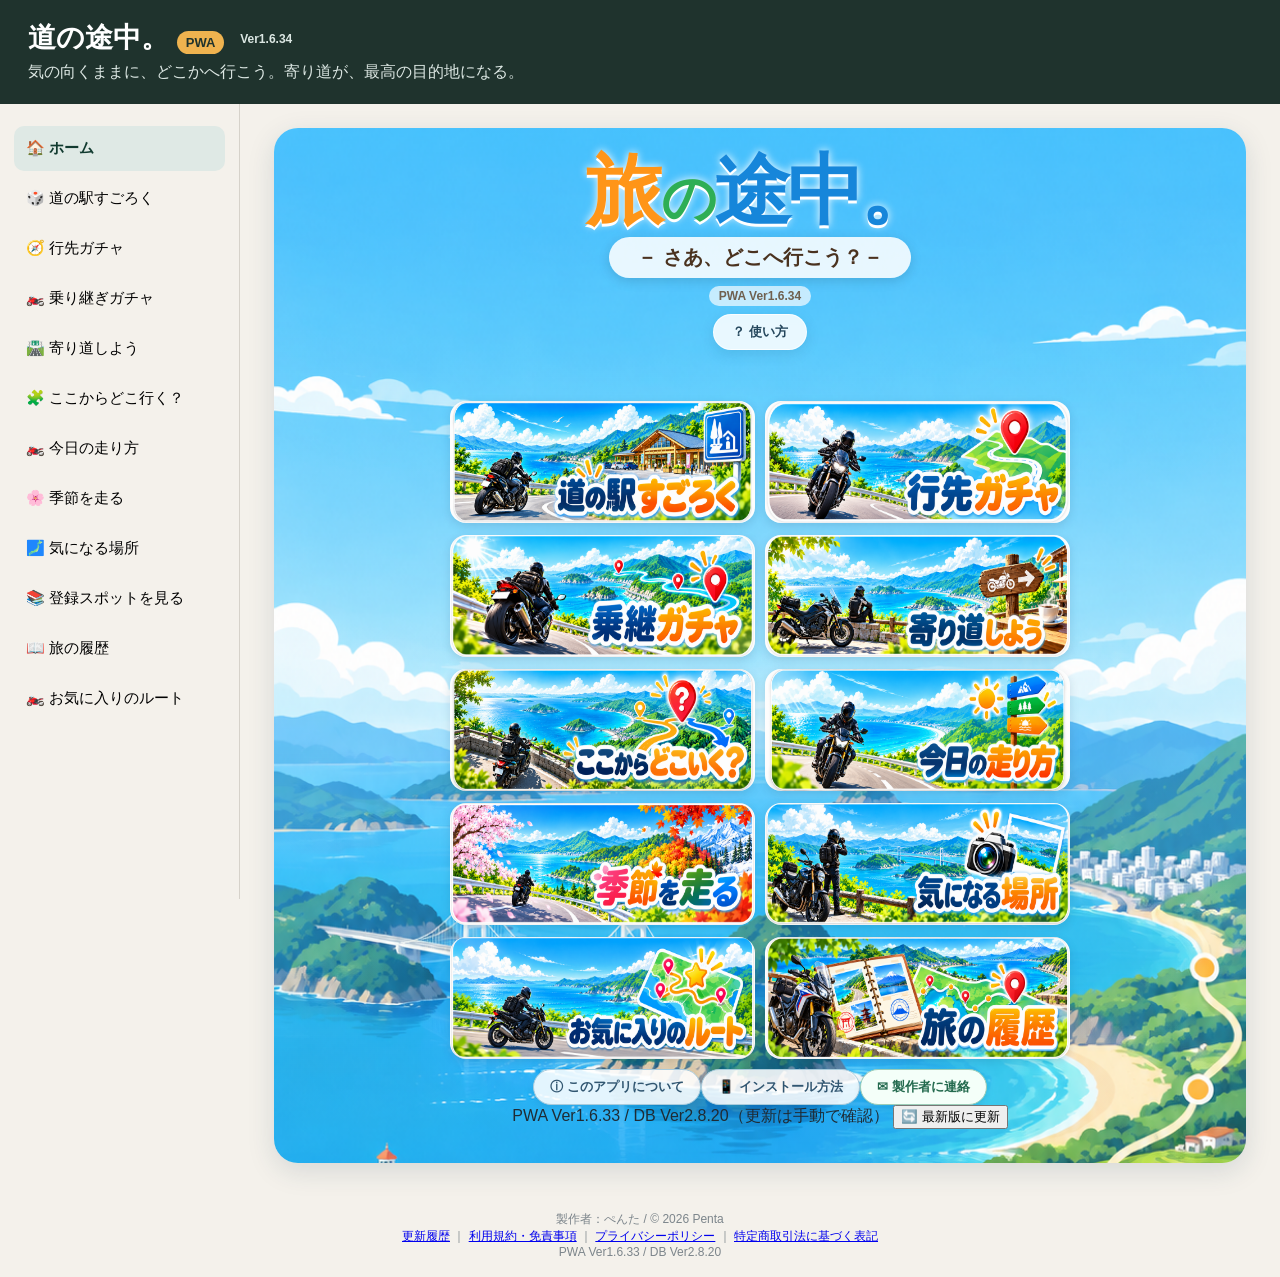
==== commit 870aee54: "Add BikeNavigator route export across categories (PWA 1.6.34)" ====
--- a/index.html
+++ b/index.html
@@ -8,22 +8,22 @@
 <meta name="apple-mobile-web-app-capable" content="yes">
 <meta name="apple-mobile-web-app-status-bar-style" content="default">
 <meta name="apple-mobile-web-app-title" content="道の途中。">
-<link rel="manifest" href="manifest.webmanifest?v=1.6.33">
-<link rel="apple-touch-icon" href="icons/icon-192.png?v=1.6.33">
-<link rel="stylesheet" href="style.css?v=1.6.33">
+<link rel="manifest" href="manifest.webmanifest?v=1.6.34">
+<link rel="apple-touch-icon" href="icons/icon-192.png?v=1.6.34">
+<link rel="stylesheet" href="style.css?v=1.6.34">
 <script src="data/app_data.js"></script>
-<script src="data/road_summaries_chugoku.js?v=1.6.33"></script>
-<script src="data/road_summaries_shikoku.js?v=1.6.33"></script>
-<script src="data/road_summaries_kyushu_okinawa.js?v=1.6.33"></script>
-<script src="data/road_summaries_kinki.js?v=1.6.33"></script>
-<script src="data/road_summaries_chubu.js?v=1.6.33"></script>
-<script src="data/road_summaries_kanto.js?v=1.6.33"></script>
-<script src="data/road_summaries_tohoku.js?v=1.6.33"></script>
-<script src="data/road_summaries_hokkaido.js?v=1.6.33"></script>
-<script src="data/road_summaries_final.js?v=1.6.33"></script>
-<script src="data/spot_overrides.js?v=1.6.33"></script>
-<script src="data/riders_cafes.js?v=1.6.33"></script>
-<script src="data/riders_cafes_public_additions.js?v=1.6.33"></script>
+<script src="data/road_summaries_chugoku.js?v=1.6.34"></script>
+<script src="data/road_summaries_shikoku.js?v=1.6.34"></script>
+<script src="data/road_summaries_kyushu_okinawa.js?v=1.6.34"></script>
+<script src="data/road_summaries_kinki.js?v=1.6.34"></script>
+<script src="data/road_summaries_chubu.js?v=1.6.34"></script>
+<script src="data/road_summaries_kanto.js?v=1.6.34"></script>
+<script src="data/road_summaries_tohoku.js?v=1.6.34"></script>
+<script src="data/road_summaries_hokkaido.js?v=1.6.34"></script>
+<script src="data/road_summaries_final.js?v=1.6.34"></script>
+<script src="data/spot_overrides.js?v=1.6.34"></script>
+<script src="data/riders_cafes.js?v=1.6.34"></script>
+<script src="data/riders_cafes_public_additions.js?v=1.6.34"></script>
 </head>
 <body class="pwa-starting">
 <div id="pwaStartupGate" class="pwa-startup-gate" role="status" aria-live="polite">
@@ -34,7 +34,7 @@
   </div>
 </div>
 <header class="topbar">
-<div class="brand"><h1>道の途中。 <span>PWA</span> <small class="version-tag">Ver1.6.33</small></h1><p>気の向くままに、どこかへ行こう。寄り道が、最高の目的地になる。</p></div>
+<div class="brand"><h1>道の途中。 <span>PWA</span> <small class="version-tag">Ver1.6.34</small></h1><p>気の向くままに、どこかへ行こう。寄り道が、最高の目的地になる。</p></div>
 </header>
 <div class="shell">
 <nav class="side" id="sideNav">
@@ -56,7 +56,7 @@
   <div class="home-stage">
     <div class="home-title" aria-label="旅の途中。"><span class="home-title-trip">旅</span><span class="home-title-no">の</span><span class="home-title-way">途中。</span></div>
     <div class="home-tagline">－ さあ、どこへ行こう？－</div>
-    <div class="home-version">PWA Ver1.6.33</div>
+    <div class="home-version">PWA Ver1.6.34</div>
     <button type="button" class="home-usage-button" onclick="openUsageGuide()">？ 使い方</button>
     <div class="home-spacer" aria-hidden="true"></div>
     <div class="home-image-grid">
@@ -287,7 +287,7 @@
 </main>
 </div>
 <div id="modal" class="modal hidden"><div class="modal-card"><button class="modal-close" onclick="closeModal()">×</button><div id="modalBody"></div></div></div>
-<footer>製作者：ぺんた / © 2026 Penta<br><a href="history.html">更新履歴</a> ｜ <a href="terms.html">利用規約・免責事項</a> ｜ <a href="privacy.html">プライバシーポリシー</a> ｜ <a href="legal.html">特定商取引法に基づく表記</a><br><span id="footerVersion">PWA Ver1.6.33 / DB Ver2.8.20</span></footer>
+<footer>製作者：ぺんた / © 2026 Penta<br><a href="history.html">更新履歴</a> ｜ <a href="terms.html">利用規約・免責事項</a> ｜ <a href="privacy.html">プライバシーポリシー</a> ｜ <a href="legal.html">特定商取引法に基づく表記</a><br><span id="footerVersion">PWA Ver1.6.34 / DB Ver2.8.20</span></footer>
 <script>
 (function(){
   const isStandalone = window.matchMedia('(display-mode: standalone)').matches || window.navigator.standalone === true;
@@ -297,14 +297,14 @@
   }
 })();
 </script>
-<script src="assets/home/home_sprite_0.js?v=1.6.33"></script>
-<script src="assets/home/home_sprite_1.js?v=1.6.33"></script>
-<script src="assets/home/home_sprite_2.js?v=1.6.33"></script>
-<script src="assets/home/home_sprite_3.js?v=1.6.33"></script>
-<script src="sugoroku-route.js?v=1.6.33"></script>
-<script src="app.js?v=1.6.33"></script>
-<script src="tour-plan.js?v=1.6.33-points1"></script>
-<script src="pwa.js?v=1.6.33"></script>
-<script src="compact-help.js?v=1.6.33"></script>
+<script src="assets/home/home_sprite_0.js?v=1.6.34"></script>
+<script src="assets/home/home_sprite_1.js?v=1.6.34"></script>
+<script src="assets/home/home_sprite_2.js?v=1.6.34"></script>
+<script src="assets/home/home_sprite_3.js?v=1.6.34"></script>
+<script src="sugoroku-route.js?v=1.6.34"></script>
+<script src="app.js?v=1.6.34"></script>
+<script src="tour-plan.js?v=1.6.34-points1"></script>
+<script src="pwa.js?v=1.6.34"></script>
+<script src="compact-help.js?v=1.6.34"></script>
 </body>
 </html>
--- a/style.css
+++ b/style.css
@@ -782,3 +782,13 @@
 #interest .interest-events-tools[hidden],
 #interest #interestFeatureLabel[hidden],
 #interest #interestRiderDetailLabel[hidden]{display:none!important}
+
+/* Concise category screens: full text is kept behind accessible information buttons. */
+.screen-body .compact-help{margin:5px 0 9px;border:1px solid #d6e5df;border-radius:9px;background:#f7faf8;overflow:hidden}
+.screen-body .compact-help>summary{cursor:pointer;list-style:none;display:inline-flex;align-items:center;min-height:34px;padding:6px 11px;color:#235b5a;font-size:12px;font-weight:700;user-select:none}
+.screen-body .compact-help>summary::-webkit-details-marker{display:none}
+.screen-body .compact-help>summary:focus-visible{outline:2px solid #2276e8;outline-offset:-2px}
+.screen-body .compact-help[open]>summary{border-bottom:1px solid #d6e5df;width:100%}
+.screen-body .compact-help-content{padding:9px 11px;font-size:13px;line-height:1.55}
+.screen-body .compact-help-content .note,.screen-body .compact-help-content .lead{margin:0!important;font-size:inherit;line-height:inherit}
+.screen-body .choice-section>h3,.screen-body .panel>h3{margin-bottom:8px}
